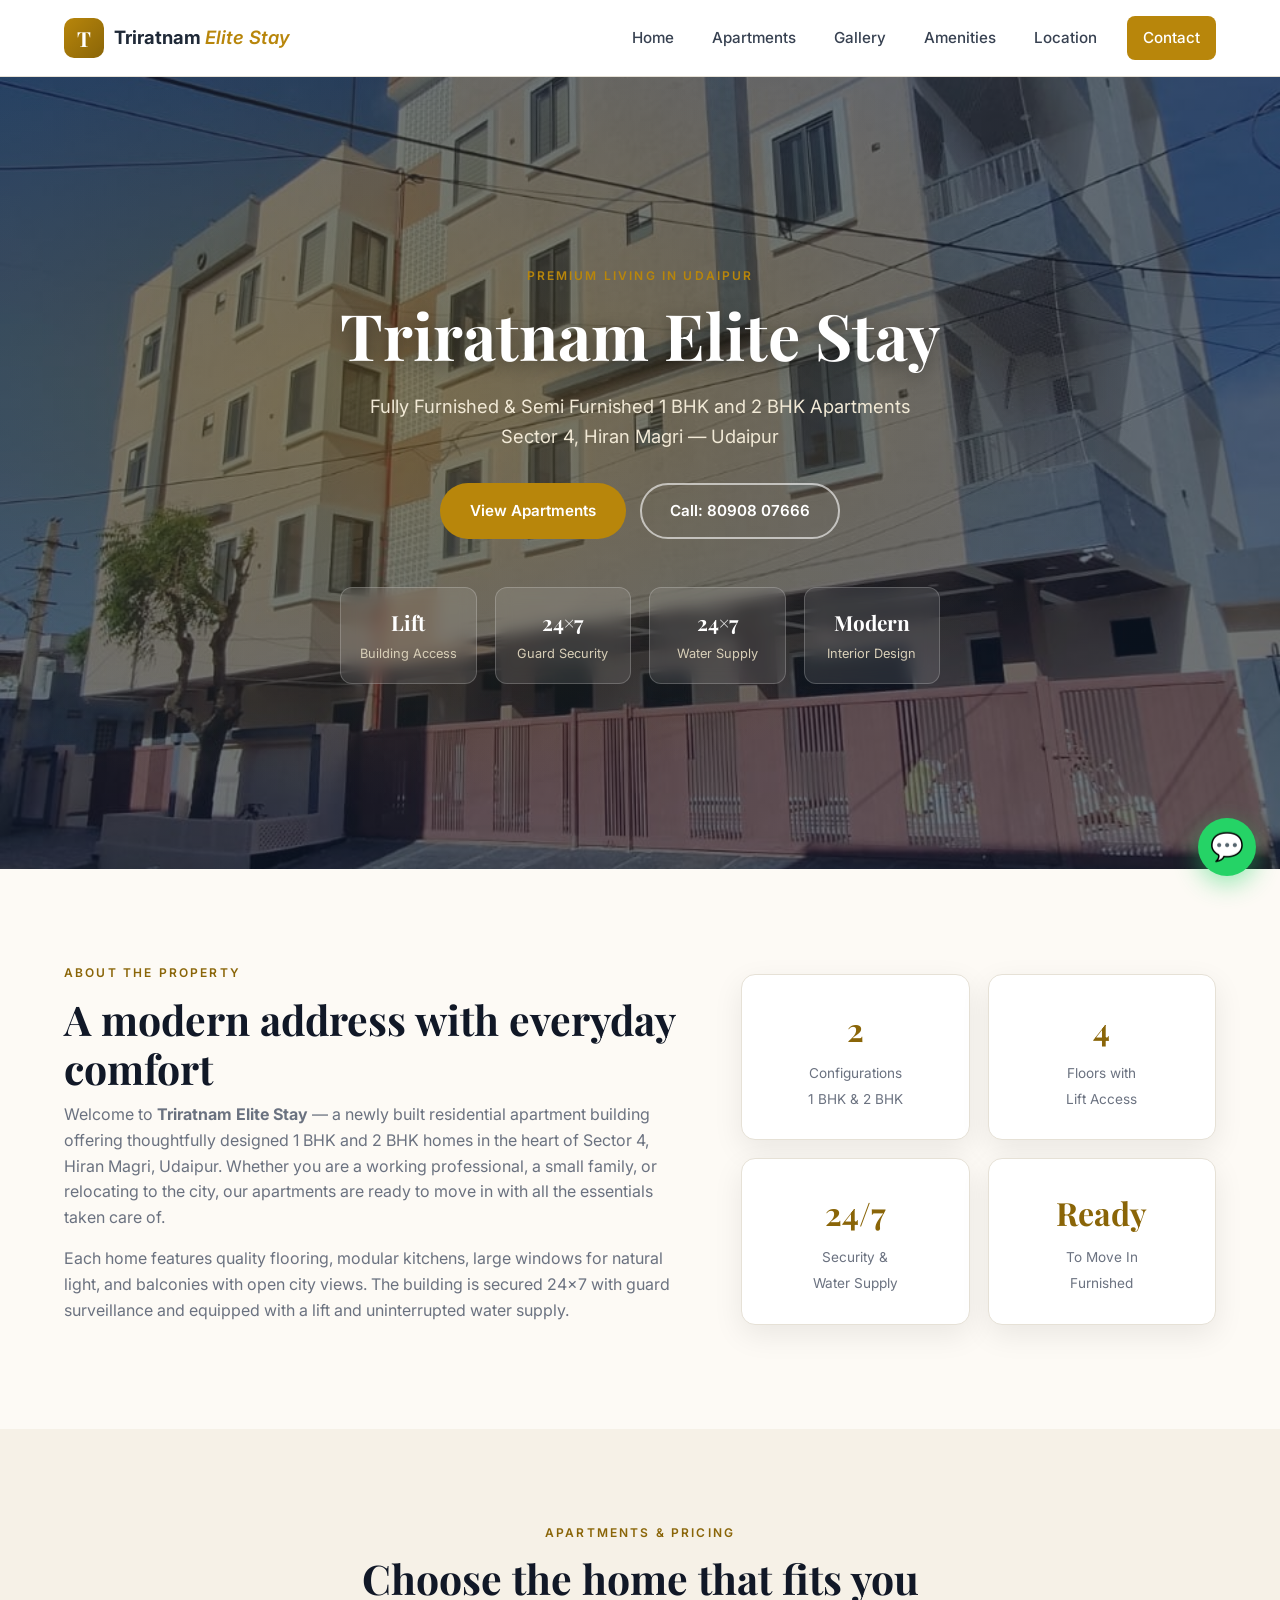
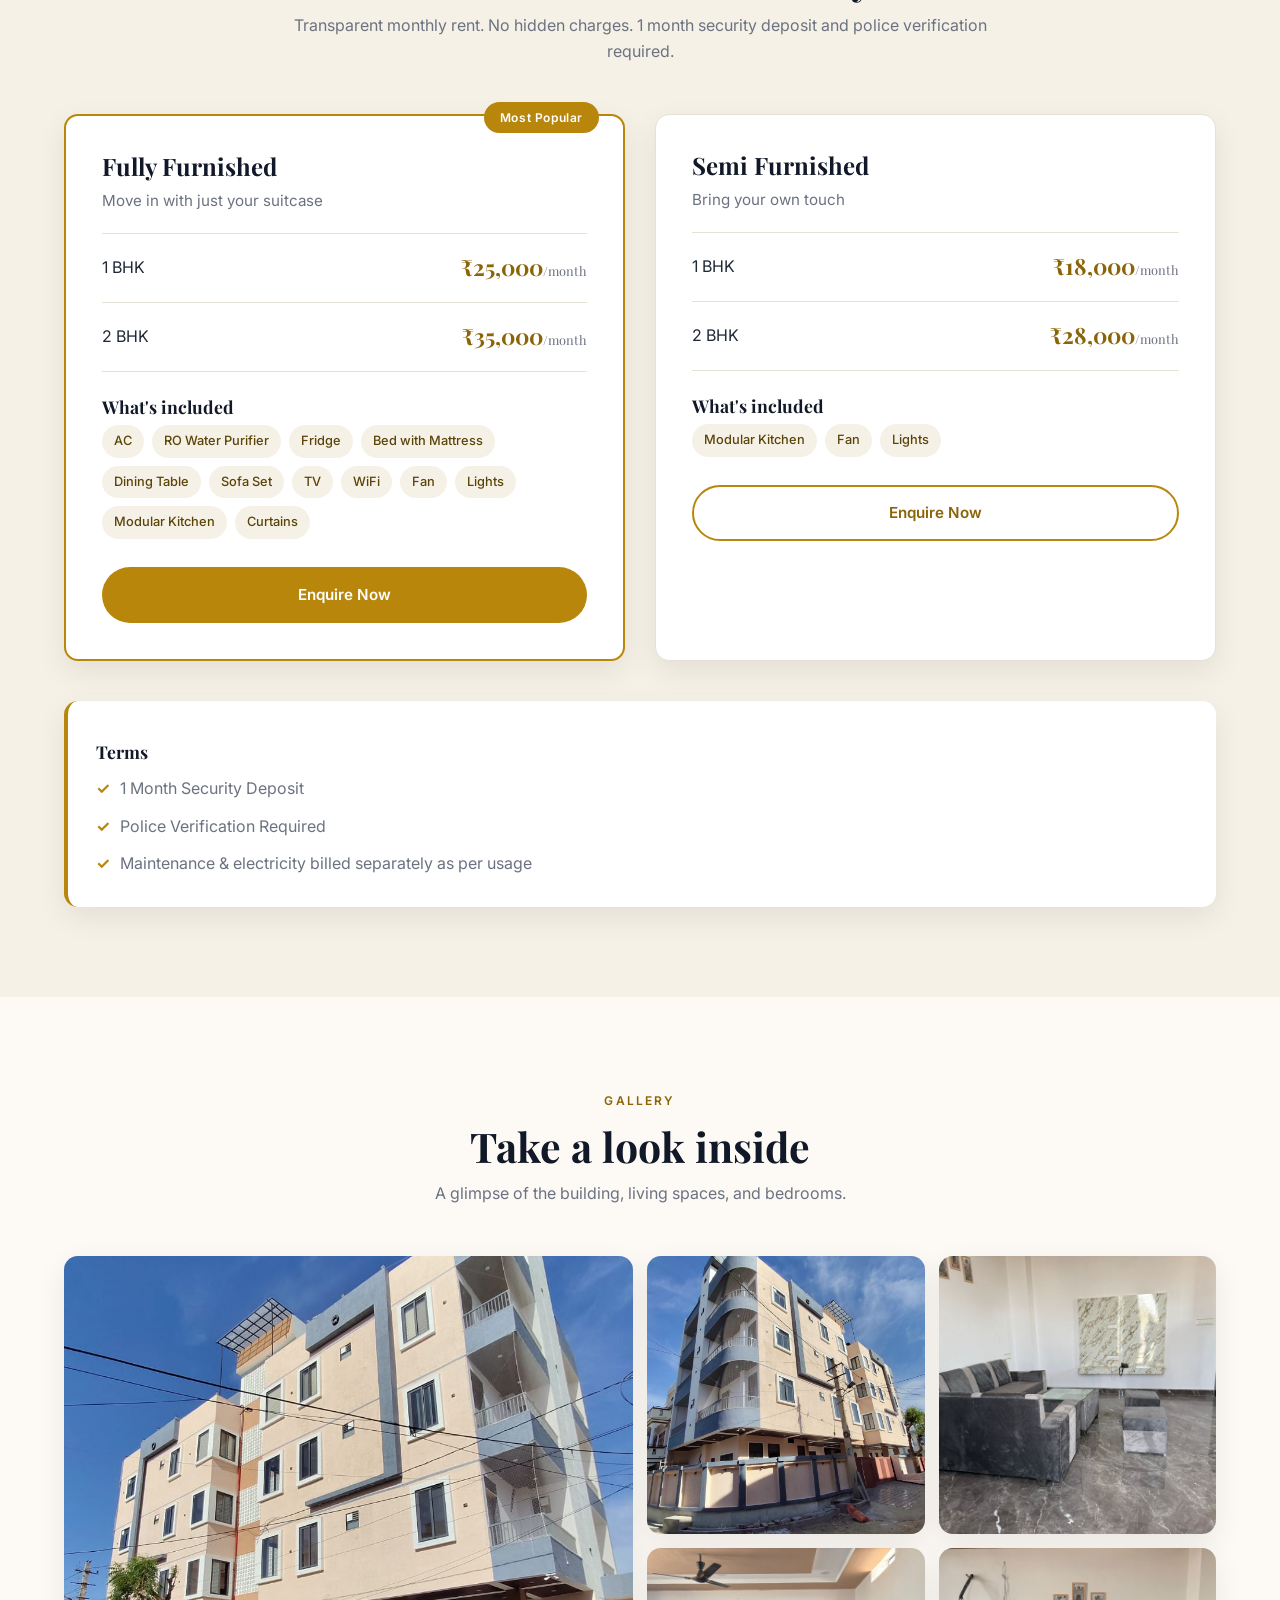
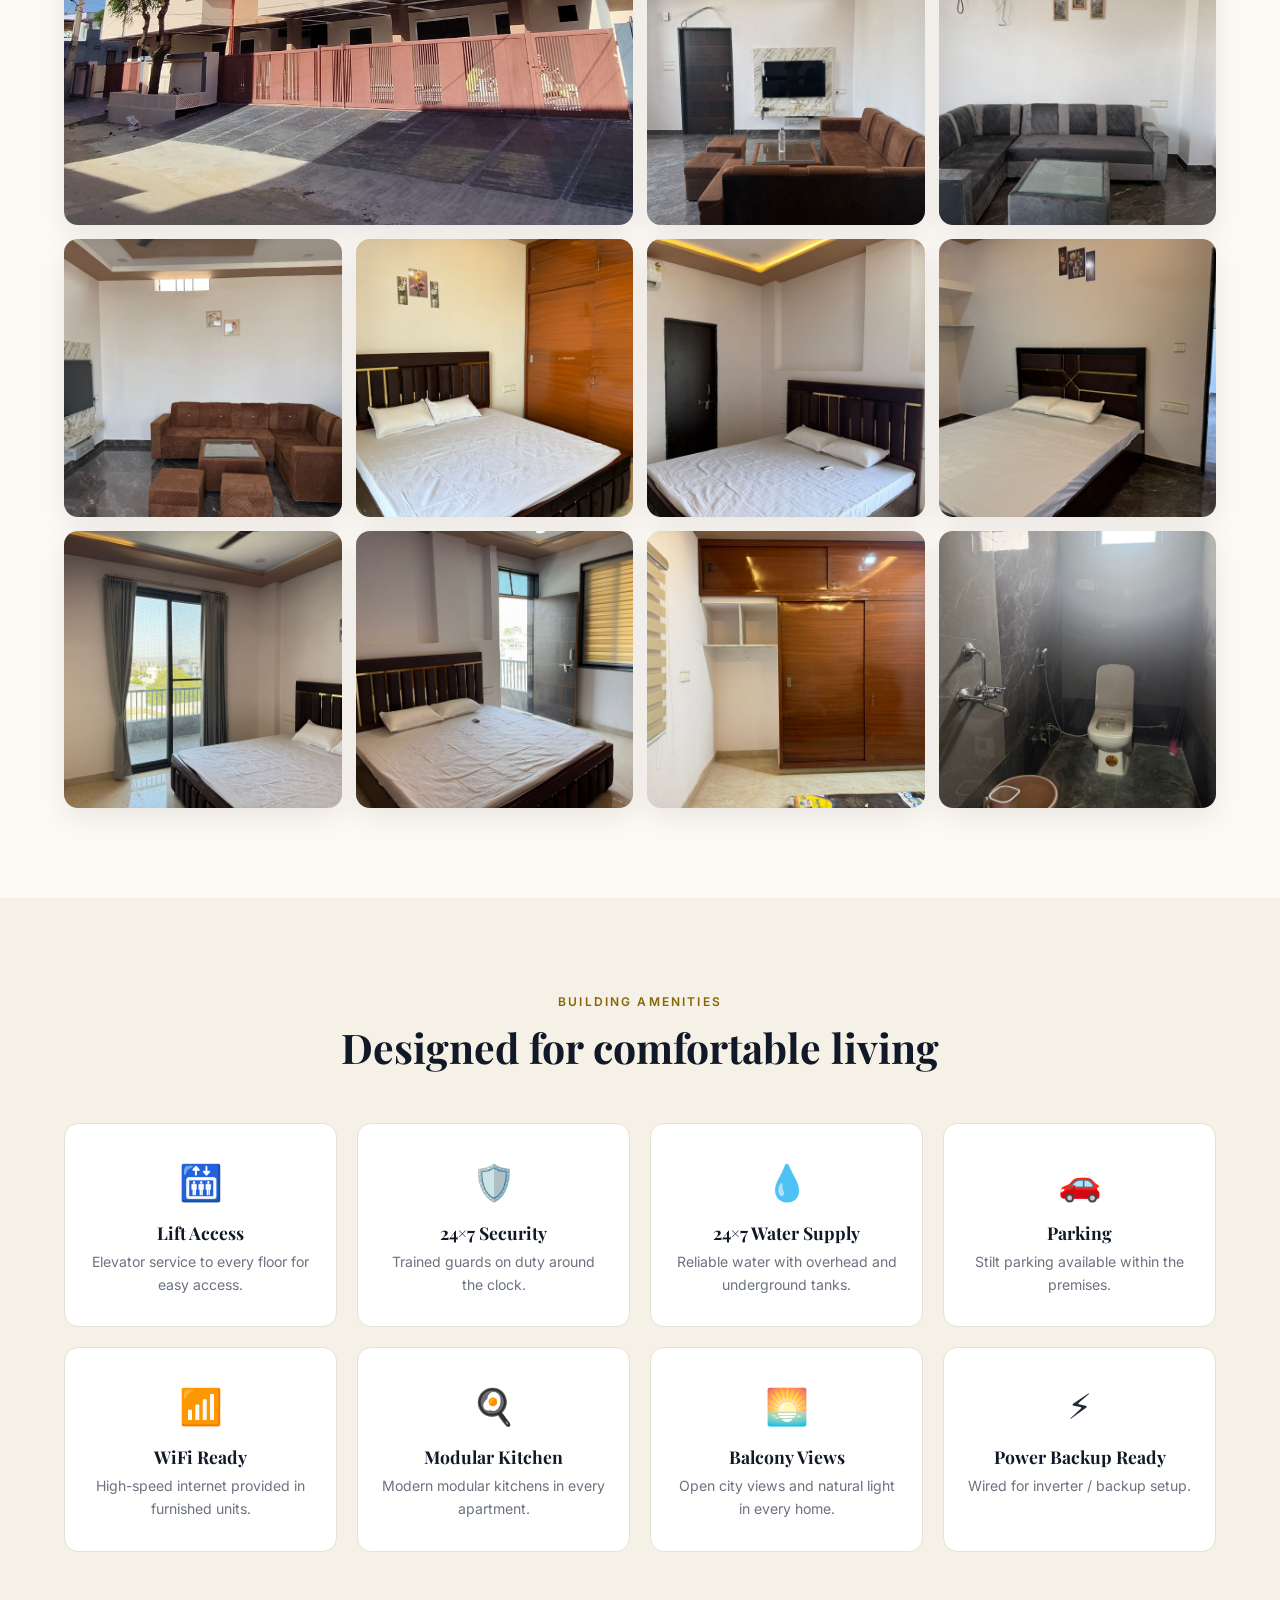
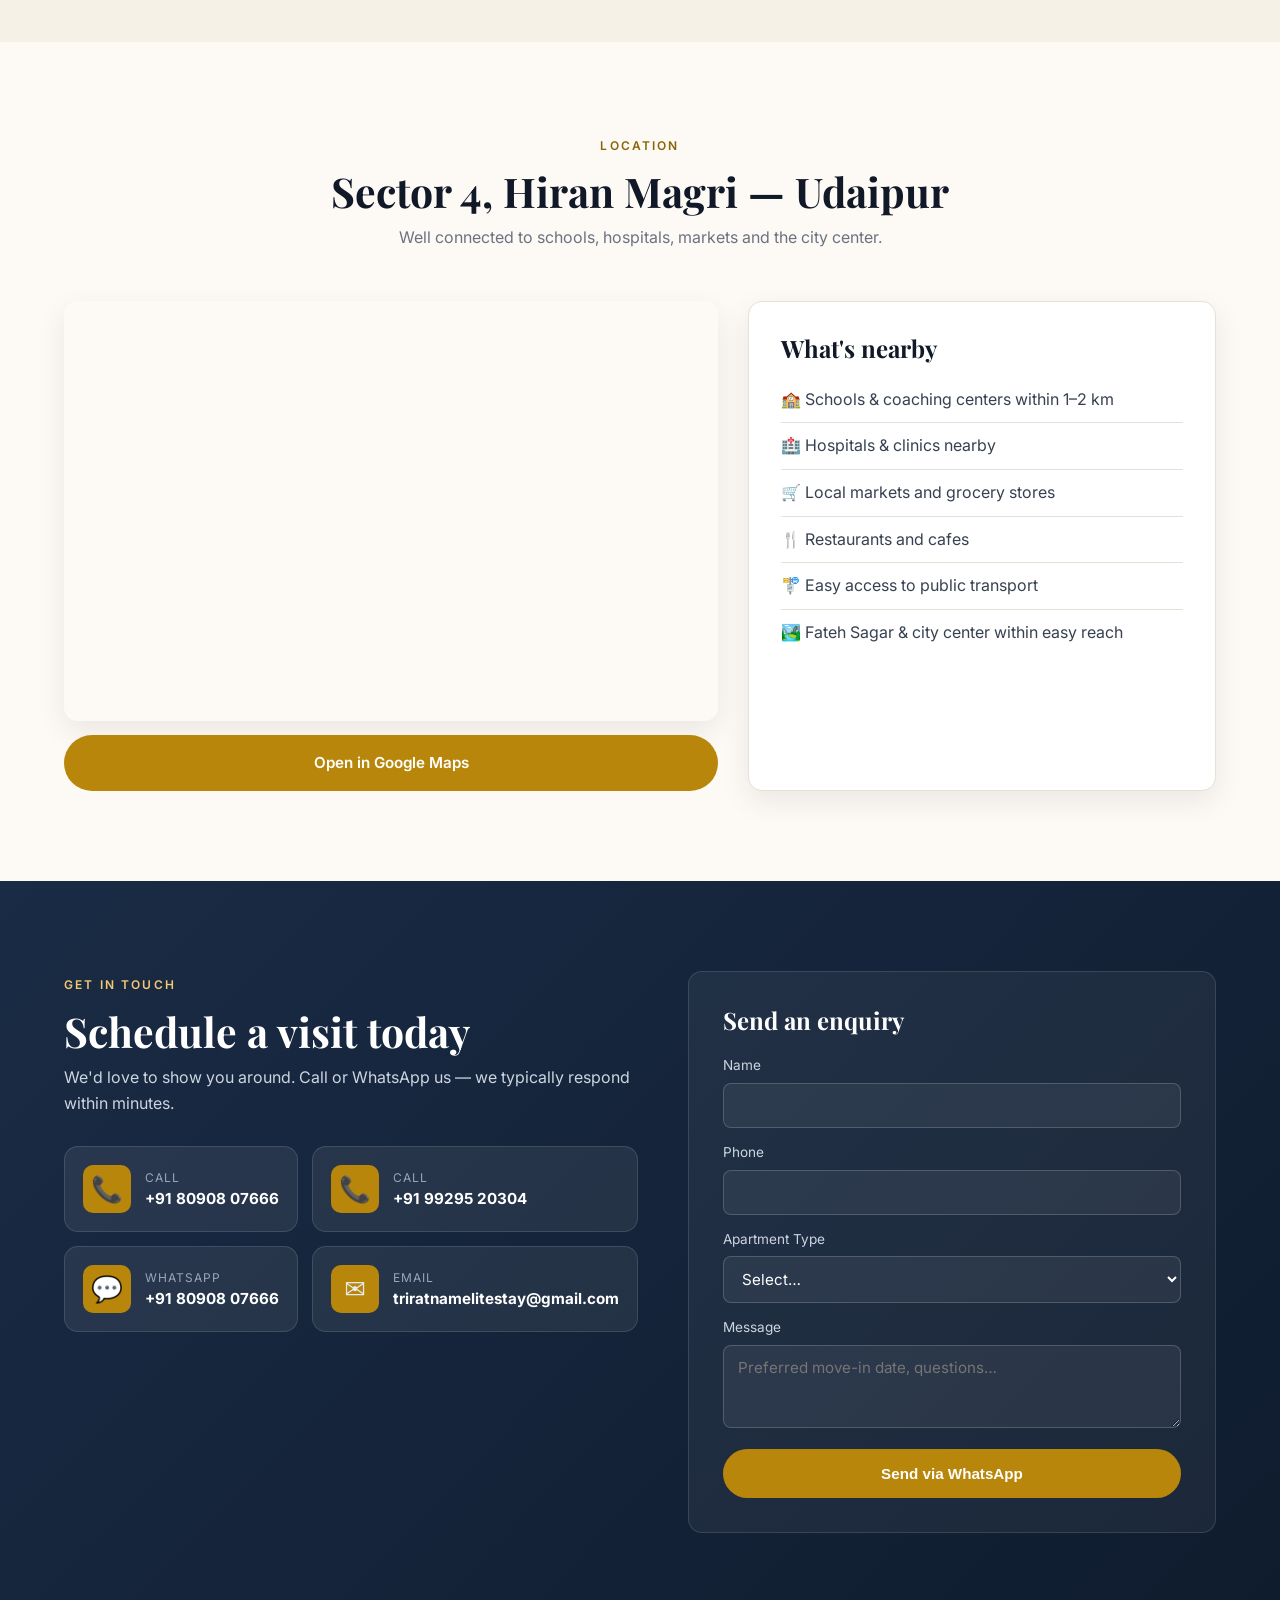
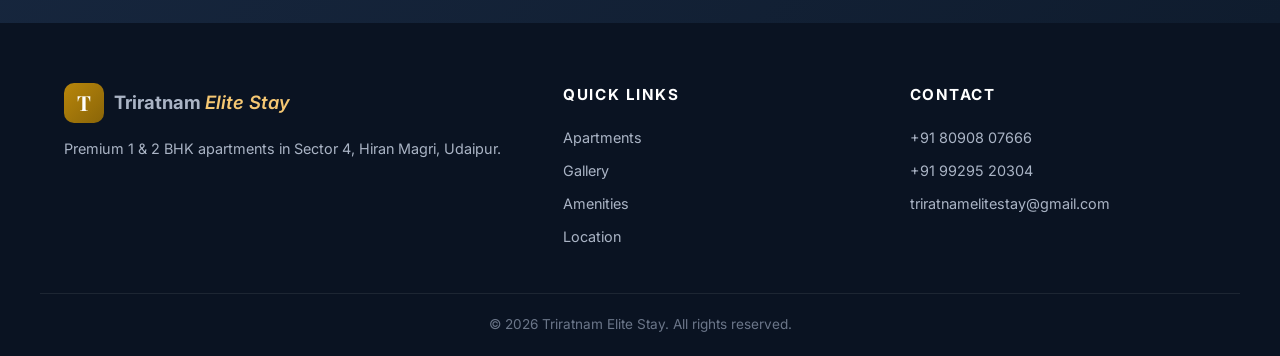
==== index.html @ e96d5db0 "Add files via upload" ====
<!DOCTYPE html>
<html lang="en">
<head>
  <meta charset="UTF-8" />
  <meta name="viewport" content="width=device-width, initial-scale=1.0" />
  <title>Triratnam Elite Stay — Premium 1 & 2 BHK Apartments | Hiran Magri, Udaipur</title>
  <meta name="description" content="Triratnam Elite Stay offers fully furnished and semi furnished 1 BHK and 2 BHK apartments in Sector 4, Hiran Magri, Udaipur. Modern design, lift, 24x7 security and water supply." />
  <meta name="keywords" content="Triratnam Elite Stay, apartments Udaipur, 1 BHK Hiran Magri, 2 BHK Sector 4, furnished flat Udaipur, rent apartment Udaipur" />

  <!-- Open Graph -->
  <meta property="og:title" content="Triratnam Elite Stay — Premium 1 & 2 BHK Apartments" />
  <meta property="og:description" content="Fully furnished and semi furnished apartments in Sector 4, Hiran Magri, Udaipur." />
  <meta property="og:type" content="website" />
  <meta property="og:image" content="images/exterior-1.jpeg" />

  <link rel="preconnect" href="https://fonts.googleapis.com" />
  <link rel="preconnect" href="https://fonts.gstatic.com" crossorigin />
  <link href="https://fonts.googleapis.com/css2?family=Playfair+Display:wght@600;700&family=Inter:wght@300;400;500;600;700&display=swap" rel="stylesheet" />
  <link rel="stylesheet" href="styles.css" />
</head>
<body>

  <!-- NAVBAR -->
  <header class="navbar">
    <div class="container nav-inner">
      <a href="#home" class="brand">
        <span class="brand-mark">T</span>
        <span class="brand-text">Triratnam <em>Elite Stay</em></span>
      </a>
      <nav class="nav-links" id="navLinks">
        <a href="#home">Home</a>
        <a href="#apartments">Apartments</a>
        <a href="#gallery">Gallery</a>
        <a href="#amenities">Amenities</a>
        <a href="#location">Location</a>
        <a href="#contact" class="nav-cta">Contact</a>
      </nav>
      <button class="nav-toggle" aria-label="Toggle navigation" onclick="document.getElementById('navLinks').classList.toggle('open')">
        <span></span><span></span><span></span>
      </button>
    </div>
  </header>

  <!-- HERO -->
  <section id="home" class="hero">
    <div class="hero-overlay"></div>
    <div class="container hero-content">
      <span class="eyebrow">Premium Living in Udaipur</span>
      <h1>Triratnam Elite Stay</h1>
      <p class="tagline">Fully Furnished & Semi Furnished 1 BHK and 2 BHK Apartments<br />Sector 4, Hiran Magri — Udaipur</p>
      <div class="hero-cta">
        <a href="#apartments" class="btn btn-primary">View Apartments</a>
        <a href="tel:+918090807666" class="btn btn-ghost">Call: 80908 07666</a>
      </div>
      <div class="hero-badges">
        <div><strong>Lift</strong><span>Building Access</span></div>
        <div><strong>24×7</strong><span>Guard Security</span></div>
        <div><strong>24×7</strong><span>Water Supply</span></div>
        <div><strong>Modern</strong><span>Interior Design</span></div>
      </div>
    </div>
  </section>

  <!-- ABOUT -->
  <section class="section about">
    <div class="container about-grid">
      <div>
        <span class="eyebrow dark">About the Property</span>
        <h2>A modern address with everyday comfort</h2>
        <p>Welcome to <strong>Triratnam Elite Stay</strong> — a newly built residential apartment building offering thoughtfully designed 1 BHK and 2 BHK homes in the heart of Sector 4, Hiran Magri, Udaipur. Whether you are a working professional, a small family, or relocating to the city, our apartments are ready to move in with all the essentials taken care of.</p>
        <p>Each home features quality flooring, modular kitchens, large windows for natural light, and balconies with open city views. The building is secured 24×7 with guard surveillance and equipped with a lift and uninterrupted water supply.</p>
      </div>
      <div class="about-stats">
        <div class="stat"><strong>2</strong><span>Configurations<br/>1 BHK & 2 BHK</span></div>
        <div class="stat"><strong>4</strong><span>Floors with<br/>Lift Access</span></div>
        <div class="stat"><strong>24/7</strong><span>Security &<br/>Water Supply</span></div>
        <div class="stat"><strong>Ready</strong><span>To Move In<br/>Furnished</span></div>
      </div>
    </div>
  </section>

  <!-- APARTMENTS / PRICING -->
  <section id="apartments" class="section section-alt">
    <div class="container">
      <div class="section-head">
        <span class="eyebrow dark">Apartments & Pricing</span>
        <h2>Choose the home that fits you</h2>
        <p>Transparent monthly rent. No hidden charges. 1 month security deposit and police verification required.</p>
      </div>

      <div class="pricing-grid">
        <!-- Fully Furnished -->
        <div class="price-card featured">
          <div class="price-tag">Most Popular</div>
          <h3>Fully Furnished</h3>
          <p class="price-sub">Move in with just your suitcase</p>
          <ul class="price-list">
            <li><span>1 BHK</span><strong>₹25,000<small>/month</small></strong></li>
            <li><span>2 BHK</span><strong>₹35,000<small>/month</small></strong></li>
          </ul>
          <h4>What's included</h4>
          <div class="features">
            <span>AC</span><span>RO Water Purifier</span><span>Fridge</span>
            <span>Bed with Mattress</span><span>Dining Table</span><span>Sofa Set</span>
            <span>TV</span><span>WiFi</span><span>Fan</span><span>Lights</span>
            <span>Modular Kitchen</span><span>Curtains</span>
          </div>
          <a href="#contact" class="btn btn-primary block">Enquire Now</a>
        </div>

        <!-- Semi Furnished -->
        <div class="price-card">
          <h3>Semi Furnished</h3>
          <p class="price-sub">Bring your own touch</p>
          <ul class="price-list">
            <li><span>1 BHK</span><strong>₹18,000<small>/month</small></strong></li>
            <li><span>2 BHK</span><strong>₹28,000<small>/month</small></strong></li>
          </ul>
          <h4>What's included</h4>
          <div class="features">
            <span>Modular Kitchen</span><span>Fan</span><span>Lights</span>
          </div>
          <a href="#contact" class="btn btn-outline block">Enquire Now</a>
        </div>
      </div>

      <div class="terms-card">
        <h4>Terms</h4>
        <ul>
          <li>1 Month Security Deposit</li>
          <li>Police Verification Required</li>
          <li>Maintenance & electricity billed separately as per usage</li>
        </ul>
      </div>
    </div>
  </section>

  <!-- GALLERY -->
  <section id="gallery" class="section">
    <div class="container">
      <div class="section-head">
        <span class="eyebrow dark">Gallery</span>
        <h2>Take a look inside</h2>
        <p>A glimpse of the building, living spaces, and bedrooms.</p>
      </div>

      <div class="gallery">
        <a class="g-item g-large" href="images/exterior-1.jpeg" data-caption="Building Exterior"><img src="images/exterior-1.jpeg" alt="Triratnam Elite Stay building exterior" loading="lazy" /></a>
        <a class="g-item" href="images/exterior-2.jpeg" data-caption="Front Entry & Parking"><img src="images/exterior-2.jpeg" alt="Front entrance and parking" loading="lazy" /></a>
        <a class="g-item" href="images/living-1.jpeg" data-caption="Furnished Living Room"><img src="images/living-1.jpeg" alt="Fully furnished living room with sofa and TV" loading="lazy" /></a>
        <a class="g-item" href="images/living-2.jpeg" data-caption="Living & Dining"><img src="images/living-2.jpeg" alt="Living and dining area" loading="lazy" /></a>
        <a class="g-item" href="images/living-3.jpeg" data-caption="Spacious Lounge"><img src="images/living-3.jpeg" alt="Spacious lounge with seating" loading="lazy" /></a>
        <a class="g-item" href="images/living-4.jpeg" data-caption="Lounge with TV"><img src="images/living-4.jpeg" alt="Lounge with mounted TV and fan" loading="lazy" /></a>
        <a class="g-item" href="images/bedroom-1.jpeg" data-caption="Master Bedroom"><img src="images/bedroom-1.jpeg" alt="Master bedroom with king bed" loading="lazy" /></a>
        <a class="g-item" href="images/bedroom-2.jpeg" data-caption="AC Bedroom"><img src="images/bedroom-2.jpeg" alt="Air conditioned bedroom" loading="lazy" /></a>
        <a class="g-item" href="images/bedroom-3.jpeg" data-caption="Bedroom with Balcony"><img src="images/bedroom-3.jpeg" alt="Bedroom with balcony view" loading="lazy" /></a>
        <a class="g-item" href="images/bedroom-4.jpeg" data-caption="Bedroom"><img src="images/bedroom-4.jpeg" alt="Bedroom with wardrobe" loading="lazy" /></a>
        <a class="g-item" href="images/bedroom-5.jpeg" data-caption="Bedroom"><img src="images/bedroom-5.jpeg" alt="Bedroom with curtains" loading="lazy" /></a>
        <a class="g-item" href="images/wardrobe-1.jpeg" data-caption="Built-in Wardrobe"><img src="images/wardrobe-1.jpeg" alt="Built in wooden wardrobe" loading="lazy" /></a>
        <a class="g-item" href="images/bathroom-1.jpeg" data-caption="Modern Bathroom"><img src="images/bathroom-1.jpeg" alt="Modern bathroom with fittings" loading="lazy" /></a>
      </div>
    </div>
  </section>

  <!-- LIGHTBOX -->
  <div class="lightbox" id="lightbox" onclick="closeLightbox(event)">
    <span class="lb-close" onclick="closeLightbox(event)">&times;</span>
    <img id="lbImg" src="" alt="" />
    <div class="lb-caption" id="lbCap"></div>
  </div>

  <!-- AMENITIES -->
  <section id="amenities" class="section section-alt">
    <div class="container">
      <div class="section-head">
        <span class="eyebrow dark">Building Amenities</span>
        <h2>Designed for comfortable living</h2>
      </div>
      <div class="amenities-grid">
        <div class="amenity"><div class="icon">🛗</div><h4>Lift Access</h4><p>Elevator service to every floor for easy access.</p></div>
        <div class="amenity"><div class="icon">🛡️</div><h4>24×7 Security</h4><p>Trained guards on duty around the clock.</p></div>
        <div class="amenity"><div class="icon">💧</div><h4>24×7 Water Supply</h4><p>Reliable water with overhead and underground tanks.</p></div>
        <div class="amenity"><div class="icon">🚗</div><h4>Parking</h4><p>Stilt parking available within the premises.</p></div>
        <div class="amenity"><div class="icon">📶</div><h4>WiFi Ready</h4><p>High-speed internet provided in furnished units.</p></div>
        <div class="amenity"><div class="icon">🍳</div><h4>Modular Kitchen</h4><p>Modern modular kitchens in every apartment.</p></div>
        <div class="amenity"><div class="icon">🌅</div><h4>Balcony Views</h4><p>Open city views and natural light in every home.</p></div>
        <div class="amenity"><div class="icon">⚡</div><h4>Power Backup Ready</h4><p>Wired for inverter / backup setup.</p></div>
      </div>
    </div>
  </section>

  <!-- LOCATION -->
  <section id="location" class="section">
    <div class="container">
      <div class="section-head">
        <span class="eyebrow dark">Location</span>
        <h2>Sector 4, Hiran Magri — Udaipur</h2>
        <p>Well connected to schools, hospitals, markets and the city center.</p>
      </div>
      <div class="location-grid">
        <div class="map-wrap">
          <iframe
            title="Triratnam Elite Stay map"
            src="https://www.google.com/maps?q=Sector+4+Hiran+Magri+Udaipur&output=embed"
            loading="lazy"
            referrerpolicy="no-referrer-when-downgrade"
            allowfullscreen></iframe>
          <a class="btn btn-primary" target="_blank" rel="noopener" href="https://maps.app.goo.gl/mYzRtKUqs2CHben49">Open in Google Maps</a>
        </div>
        <div class="nearby">
          <h3>What's nearby</h3>
          <ul>
            <li>🏫 Schools & coaching centers within 1–2 km</li>
            <li>🏥 Hospitals & clinics nearby</li>
            <li>🛒 Local markets and grocery stores</li>
            <li>🍴 Restaurants and cafes</li>
            <li>🚏 Easy access to public transport</li>
            <li>🏞️ Fateh Sagar & city center within easy reach</li>
          </ul>
        </div>
      </div>
    </div>
  </section>

  <!-- CONTACT -->
  <section id="contact" class="section section-dark">
    <div class="container contact-grid">
      <div>
        <span class="eyebrow light">Get in touch</span>
        <h2>Schedule a visit today</h2>
        <p>We'd love to show you around. Call or WhatsApp us — we typically respond within minutes.</p>

        <div class="contact-cards">
          <a class="contact-card" href="tel:+918090807666">
            <div class="cc-icon">📞</div>
            <div><small>Call</small><strong>+91 80908 07666</strong></div>
          </a>
          <a class="contact-card" href="tel:+919929520304">
            <div class="cc-icon">📞</div>
            <div><small>Call</small><strong>+91 99295 20304</strong></div>
          </a>
          <a class="contact-card" href="https://wa.me/918090807666" target="_blank" rel="noopener">
            <div class="cc-icon">💬</div>
            <div><small>WhatsApp</small><strong>+91 80908 07666</strong></div>
          </a>
          <a class="contact-card" href="mailto:triratnamelitestay@gmail.com">
            <div class="cc-icon">✉️</div>
            <div><small>Email</small><strong>triratnamelitestay@gmail.com</strong></div>
          </a>
        </div>
      </div>

      <form class="contact-form" onsubmit="sendEnquiry(event)">
        <h3>Send an enquiry</h3>
        <label>Name<input type="text" name="name" required /></label>
        <label>Phone<input type="tel" name="phone" required /></label>
        <label>Apartment Type
          <select name="type" required>
            <option value="">Select…</option>
            <option>1 BHK Fully Furnished</option>
            <option>2 BHK Fully Furnished</option>
            <option>1 BHK Semi Furnished</option>
            <option>2 BHK Semi Furnished</option>
          </select>
        </label>
        <label>Message<textarea name="message" rows="3" placeholder="Preferred move-in date, questions…"></textarea></label>
        <button class="btn btn-primary block" type="submit">Send via WhatsApp</button>
      </form>
    </div>
  </section>

  <!-- FOOTER -->
  <footer class="footer">
    <div class="container footer-inner">
      <div>
        <div class="brand light">
          <span class="brand-mark">T</span>
          <span class="brand-text">Triratnam <em>Elite Stay</em></span>
        </div>
        <p>Premium 1 & 2 BHK apartments in Sector 4, Hiran Magri, Udaipur.</p>
      </div>
      <div>
        <h5>Quick Links</h5>
        <a href="#apartments">Apartments</a>
        <a href="#gallery">Gallery</a>
        <a href="#amenities">Amenities</a>
        <a href="#location">Location</a>
      </div>
      <div>
        <h5>Contact</h5>
        <a href="tel:+918090807666">+91 80908 07666</a>
        <a href="tel:+919929520304">+91 99295 20304</a>
        <a href="mailto:triratnamelitestay@gmail.com">triratnamelitestay@gmail.com</a>
      </div>
    </div>
    <div class="copyright">© <span id="yr"></span> Triratnam Elite Stay. All rights reserved.</div>
  </footer>

  <a class="whatsapp-fab" href="https://wa.me/918090807666" target="_blank" rel="noopener" aria-label="Chat on WhatsApp">💬</a>

  <script src="script.js"></script>
</body>
</html>
---- styles.css ----
/* ===== Triratnam Elite Stay — Stylesheet ===== */
:root{
  --primary:#b8860b;       /* warm gold */
  --primary-dark:#8a6508;
  --accent:#1f3a5f;        /* deep blue */
  --bg:#fdfaf5;
  --surface:#ffffff;
  --text:#1f2937;
  --muted:#6b7280;
  --line:#e6e1d6;
  --shadow:0 10px 30px rgba(0,0,0,.08);
  --radius:14px;
}

*{box-sizing:border-box;margin:0;padding:0}
html{scroll-behavior:smooth}
body{
  font-family:'Inter',system-ui,-apple-system,Segoe UI,Roboto,sans-serif;
  color:var(--text);background:var(--bg);line-height:1.6;-webkit-font-smoothing:antialiased;
}
img{max-width:100%;display:block}
a{color:inherit;text-decoration:none}
.container{max-width:1200px;margin:0 auto;padding:0 24px}

h1,h2,h3,h4{font-family:'Playfair Display',Georgia,serif;font-weight:700;line-height:1.2;color:#111827}
h1{font-size:clamp(2.4rem,5vw,4rem)}
h2{font-size:clamp(1.8rem,3.2vw,2.6rem);margin-bottom:.6rem}
h3{font-size:1.5rem;margin-bottom:.5rem}
h4{font-size:1.1rem;margin:1rem 0 .5rem}

.eyebrow{display:inline-block;letter-spacing:.18em;text-transform:uppercase;font-size:.75rem;font-weight:600;color:var(--primary);margin-bottom:.75rem}
.eyebrow.dark{color:var(--primary-dark)}
.eyebrow.light{color:#f6c873}

.section{padding:90px 0}
.section-alt{background:#f6f1e7}
.section-dark{background:linear-gradient(135deg,#1a2b45,#0f1c2e);color:#e7eaf0}
.section-dark h2,.section-dark h3{color:#fff}
.section-head{text-align:center;max-width:720px;margin:0 auto 50px}
.section-head p{color:var(--muted)}

/* ===== Buttons ===== */
.btn{
  display:inline-block;padding:14px 28px;border-radius:50px;font-weight:600;font-size:.95rem;
  transition:all .25s ease;border:2px solid transparent;cursor:pointer;text-align:center;
}
.btn-primary{background:var(--primary);color:#fff}
.btn-primary:hover{background:var(--primary-dark);transform:translateY(-2px);box-shadow:0 8px 20px rgba(184,134,11,.35)}
.btn-ghost{background:transparent;color:#fff;border-color:rgba(255,255,255,.6)}
.btn-ghost:hover{background:rgba(255,255,255,.12)}
.btn-outline{background:transparent;color:var(--primary-dark);border-color:var(--primary)}
.btn-outline:hover{background:var(--primary);color:#fff}
.btn.block{display:block;width:100%}

/* ===== Navbar ===== */
.navbar{position:sticky;top:0;z-index:50;background:rgba(255,255,255,.95);backdrop-filter:blur(10px);border-bottom:1px solid var(--line)}
.nav-inner{display:flex;align-items:center;justify-content:space-between;padding:16px 24px}
.brand{display:flex;align-items:center;gap:10px;font-weight:700;font-size:1.15rem}
.brand-mark{
  width:40px;height:40px;border-radius:10px;display:grid;place-items:center;
  background:linear-gradient(135deg,var(--primary),var(--primary-dark));color:#fff;font-family:'Playfair Display',serif;font-size:1.3rem
}
.brand-text em{font-style:italic;color:var(--primary);font-weight:600}
.brand.light .brand-text em{color:#f6c873}
.nav-links{display:flex;gap:6px;align-items:center}
.nav-links a{padding:10px 16px;border-radius:8px;font-weight:500;font-size:.95rem;color:#374151;transition:all .2s}
.nav-links a:hover{background:#f6f1e7;color:var(--primary-dark)}
.nav-links .nav-cta{background:var(--primary);color:#fff;margin-left:8px}
.nav-links .nav-cta:hover{background:var(--primary-dark);color:#fff}
.nav-toggle{display:none;background:none;border:none;flex-direction:column;gap:5px;cursor:pointer;padding:8px}
.nav-toggle span{width:26px;height:2px;background:#374151;border-radius:2px}

/* ===== Hero ===== */
.hero{
  position:relative;min-height:88vh;display:flex;align-items:center;color:#fff;
  background:linear-gradient(rgba(15,28,46,.6),rgba(15,28,46,.6)), url('images/exterior-1.jpeg') center/cover no-repeat #1a2b45;
}
.hero-overlay{position:absolute;inset:0;background:radial-gradient(ellipse at 30% 40%,rgba(184,134,11,.25),transparent 60%)}
.hero-content{position:relative;text-align:center;padding:80px 0}
.hero-content h1{color:#fff;margin-bottom:18px;text-shadow:0 4px 18px rgba(0,0,0,.4)}
.hero-content .tagline{font-size:1.15rem;color:#f1e9d6;max-width:720px;margin:0 auto 32px}
.hero-cta{display:flex;gap:14px;justify-content:center;flex-wrap:wrap;margin-bottom:48px}
.hero-badges{display:grid;grid-template-columns:repeat(4,1fr);gap:18px;max-width:780px;margin:0 auto}
.hero-badges>div{
  background:rgba(255,255,255,.1);backdrop-filter:blur(8px);border:1px solid rgba(255,255,255,.2);
  padding:18px 12px;border-radius:12px;text-align:center
}
.hero-badges strong{display:block;font-size:1.3rem;color:#fff;font-family:'Playfair Display',serif}
.hero-badges span{font-size:.8rem;color:#d8cfb8}

/* ===== About ===== */
.about-grid{display:grid;grid-template-columns:1.3fr 1fr;gap:60px;align-items:center}
.about-grid p{color:var(--muted);margin-bottom:1rem}
.about-stats{display:grid;grid-template-columns:1fr 1fr;gap:18px}
.stat{
  background:var(--surface);padding:28px 20px;border-radius:var(--radius);
  border:1px solid var(--line);text-align:center;box-shadow:var(--shadow)
}
.stat strong{display:block;font-size:2rem;color:var(--primary-dark);font-family:'Playfair Display',serif;margin-bottom:6px}
.stat span{font-size:.85rem;color:var(--muted)}

/* ===== Pricing ===== */
.pricing-grid{display:grid;grid-template-columns:repeat(2,1fr);gap:30px;margin-bottom:40px}
.price-card{
  background:var(--surface);border-radius:var(--radius);padding:36px;border:1px solid var(--line);
  box-shadow:var(--shadow);position:relative;transition:transform .25s
}
.price-card:hover{transform:translateY(-4px)}
.price-card.featured{border:2px solid var(--primary);position:relative}
.price-tag{
  position:absolute;top:-14px;right:24px;background:var(--primary);color:#fff;
  padding:6px 16px;border-radius:50px;font-size:.75rem;font-weight:600;letter-spacing:.05em
}
.price-sub{color:var(--muted);margin-bottom:20px;font-size:.95rem}
.price-list{list-style:none;border-top:1px solid var(--line);margin-bottom:24px}
.price-list li{
  display:flex;justify-content:space-between;align-items:center;padding:16px 0;
  border-bottom:1px solid var(--line)
}
.price-list strong{font-size:1.4rem;color:var(--primary-dark);font-family:'Playfair Display',serif}
.price-list small{font-size:.8rem;color:var(--muted);font-weight:400}
.features{display:flex;flex-wrap:wrap;gap:8px;margin-bottom:28px}
.features span{
  background:#f6f1e7;color:#5a4408;padding:6px 12px;border-radius:50px;font-size:.8rem;font-weight:500
}
.terms-card{
  background:var(--surface);border-left:4px solid var(--primary);padding:24px 28px;
  border-radius:var(--radius);box-shadow:var(--shadow)
}
.terms-card ul{list-style:none}
.terms-card li{padding:6px 0 6px 24px;position:relative;color:var(--muted)}
.terms-card li::before{content:"✓";position:absolute;left:0;color:var(--primary);font-weight:700}

/* ===== Gallery ===== */
.gallery{display:grid;grid-template-columns:repeat(4,1fr);gap:14px}
.g-item{
  display:block;overflow:hidden;border-radius:var(--radius);aspect-ratio:1/1;
  cursor:pointer;background:#eee;box-shadow:var(--shadow)
}
.g-item.g-large{grid-column:span 2;grid-row:span 2;aspect-ratio:1/1}
.g-item img{width:100%;height:100%;object-fit:cover;transition:transform .5s}
.g-item:hover img{transform:scale(1.06)}

.lightbox{
  display:none;position:fixed;inset:0;background:rgba(0,0,0,.92);z-index:100;
  align-items:center;justify-content:center;padding:30px;flex-direction:column
}
.lightbox.active{display:flex}
.lightbox img{max-width:90vw;max-height:80vh;border-radius:8px}
.lb-close{position:absolute;top:20px;right:30px;color:#fff;font-size:2.5rem;cursor:pointer;line-height:1}
.lb-caption{color:#fff;margin-top:18px;font-size:1rem}

/* ===== Amenities ===== */
.amenities-grid{display:grid;grid-template-columns:repeat(4,1fr);gap:20px}
.amenity{
  background:var(--surface);padding:30px 22px;border-radius:var(--radius);
  text-align:center;border:1px solid var(--line);transition:all .25s
}
.amenity:hover{transform:translateY(-4px);box-shadow:var(--shadow);border-color:var(--primary)}
.amenity .icon{font-size:2.2rem;margin-bottom:12px}
.amenity h4{margin:8px 0}
.amenity p{font-size:.88rem;color:var(--muted)}

/* ===== Location ===== */
.location-grid{display:grid;grid-template-columns:1.4fr 1fr;gap:30px;align-items:stretch}
.map-wrap{display:flex;flex-direction:column;gap:14px}
.map-wrap iframe{width:100%;height:420px;border:0;border-radius:var(--radius);box-shadow:var(--shadow)}
.nearby{background:var(--surface);padding:32px;border-radius:var(--radius);box-shadow:var(--shadow);border:1px solid var(--line)}
.nearby ul{list-style:none;margin-top:14px}
.nearby li{padding:10px 0;border-bottom:1px solid var(--line);color:#374151}
.nearby li:last-child{border-bottom:none}

/* ===== Contact ===== */
.contact-grid{display:grid;grid-template-columns:1fr 1fr;gap:50px;align-items:start}
.contact-grid p{color:#cdd5e0;margin-bottom:30px}
.contact-cards{display:grid;grid-template-columns:1fr 1fr;gap:14px}
.contact-card{
  display:flex;align-items:center;gap:14px;padding:18px;background:rgba(255,255,255,.07);
  border:1px solid rgba(255,255,255,.12);border-radius:var(--radius);transition:all .2s
}
.contact-card:hover{background:rgba(255,255,255,.12);border-color:var(--primary)}
.cc-icon{font-size:1.6rem;width:48px;height:48px;display:grid;place-items:center;background:var(--primary);border-radius:10px}
.contact-card small{display:block;color:#9aa6b9;font-size:.75rem;text-transform:uppercase;letter-spacing:.08em}
.contact-card strong{color:#fff;font-size:.95rem;white-space:nowrap}
.contact-card>div:last-child{min-width:0;overflow:hidden}
.contact-card strong{display:block;overflow:hidden;text-overflow:ellipsis}

.contact-form{
  background:rgba(255,255,255,.05);padding:34px;border-radius:var(--radius);
  border:1px solid rgba(255,255,255,.12)
}
.contact-form h3{color:#fff;margin-bottom:20px}
.contact-form label{display:block;margin-bottom:14px;font-size:.85rem;color:#cdd5e0}
.contact-form input,.contact-form select,.contact-form textarea{
  width:100%;margin-top:6px;padding:12px 14px;border-radius:8px;border:1px solid rgba(255,255,255,.18);
  background:rgba(255,255,255,.06);color:#fff;font-family:inherit;font-size:.95rem
}
.contact-form input:focus,.contact-form select:focus,.contact-form textarea:focus{outline:none;border-color:var(--primary)}
.contact-form select option{color:#111}

/* ===== Footer ===== */
.footer{background:#0a1322;color:#aab4c5;padding:60px 0 20px}
.footer-inner{display:grid;grid-template-columns:1.5fr 1fr 1fr;gap:40px;padding-bottom:40px;border-bottom:1px solid rgba(255,255,255,.08)}
.footer h5{color:#fff;font-size:.95rem;text-transform:uppercase;letter-spacing:.1em;margin-bottom:14px}
.footer a{display:block;padding:5px 0;color:#aab4c5;font-size:.9rem}
.footer a:hover{color:var(--primary)}
.footer p{font-size:.9rem;margin-top:14px}
.copyright{text-align:center;padding-top:20px;font-size:.85rem;color:#6b7689}

/* ===== Floating WhatsApp ===== */
.whatsapp-fab{
  position:fixed;bottom:24px;right:24px;width:58px;height:58px;border-radius:50%;
  background:#25D366;color:#fff;display:grid;place-items:center;font-size:1.7rem;
  box-shadow:0 8px 24px rgba(37,211,102,.45);z-index:40;transition:transform .2s
}
.whatsapp-fab:hover{transform:scale(1.1)}

/* ===== Responsive ===== */
@media (max-width:960px){
  .nav-toggle{display:flex}
  .nav-links{
    display:none;position:absolute;top:100%;left:0;right:0;background:#fff;
    flex-direction:column;padding:16px;border-bottom:1px solid var(--line);gap:0
  }
  .nav-links.open{display:flex}
  .nav-links a{padding:14px 16px;width:100%;border-radius:0}
  .about-grid,.contact-grid,.location-grid,.pricing-grid{grid-template-columns:1fr;gap:30px}
  .amenities-grid{grid-template-columns:repeat(2,1fr)}
  .gallery{grid-template-columns:repeat(2,1fr)}
  .g-item.g-large{grid-column:span 2;grid-row:span 1;aspect-ratio:16/10}
  .hero-badges{grid-template-columns:repeat(2,1fr)}
  .footer-inner{grid-template-columns:1fr;gap:24px}
  .contact-cards{grid-template-columns:1fr}
  .section{padding:60px 0}
}
@media (max-width:480px){
  .amenities-grid{grid-template-columns:1fr}
  .about-stats{grid-template-columns:1fr}
}
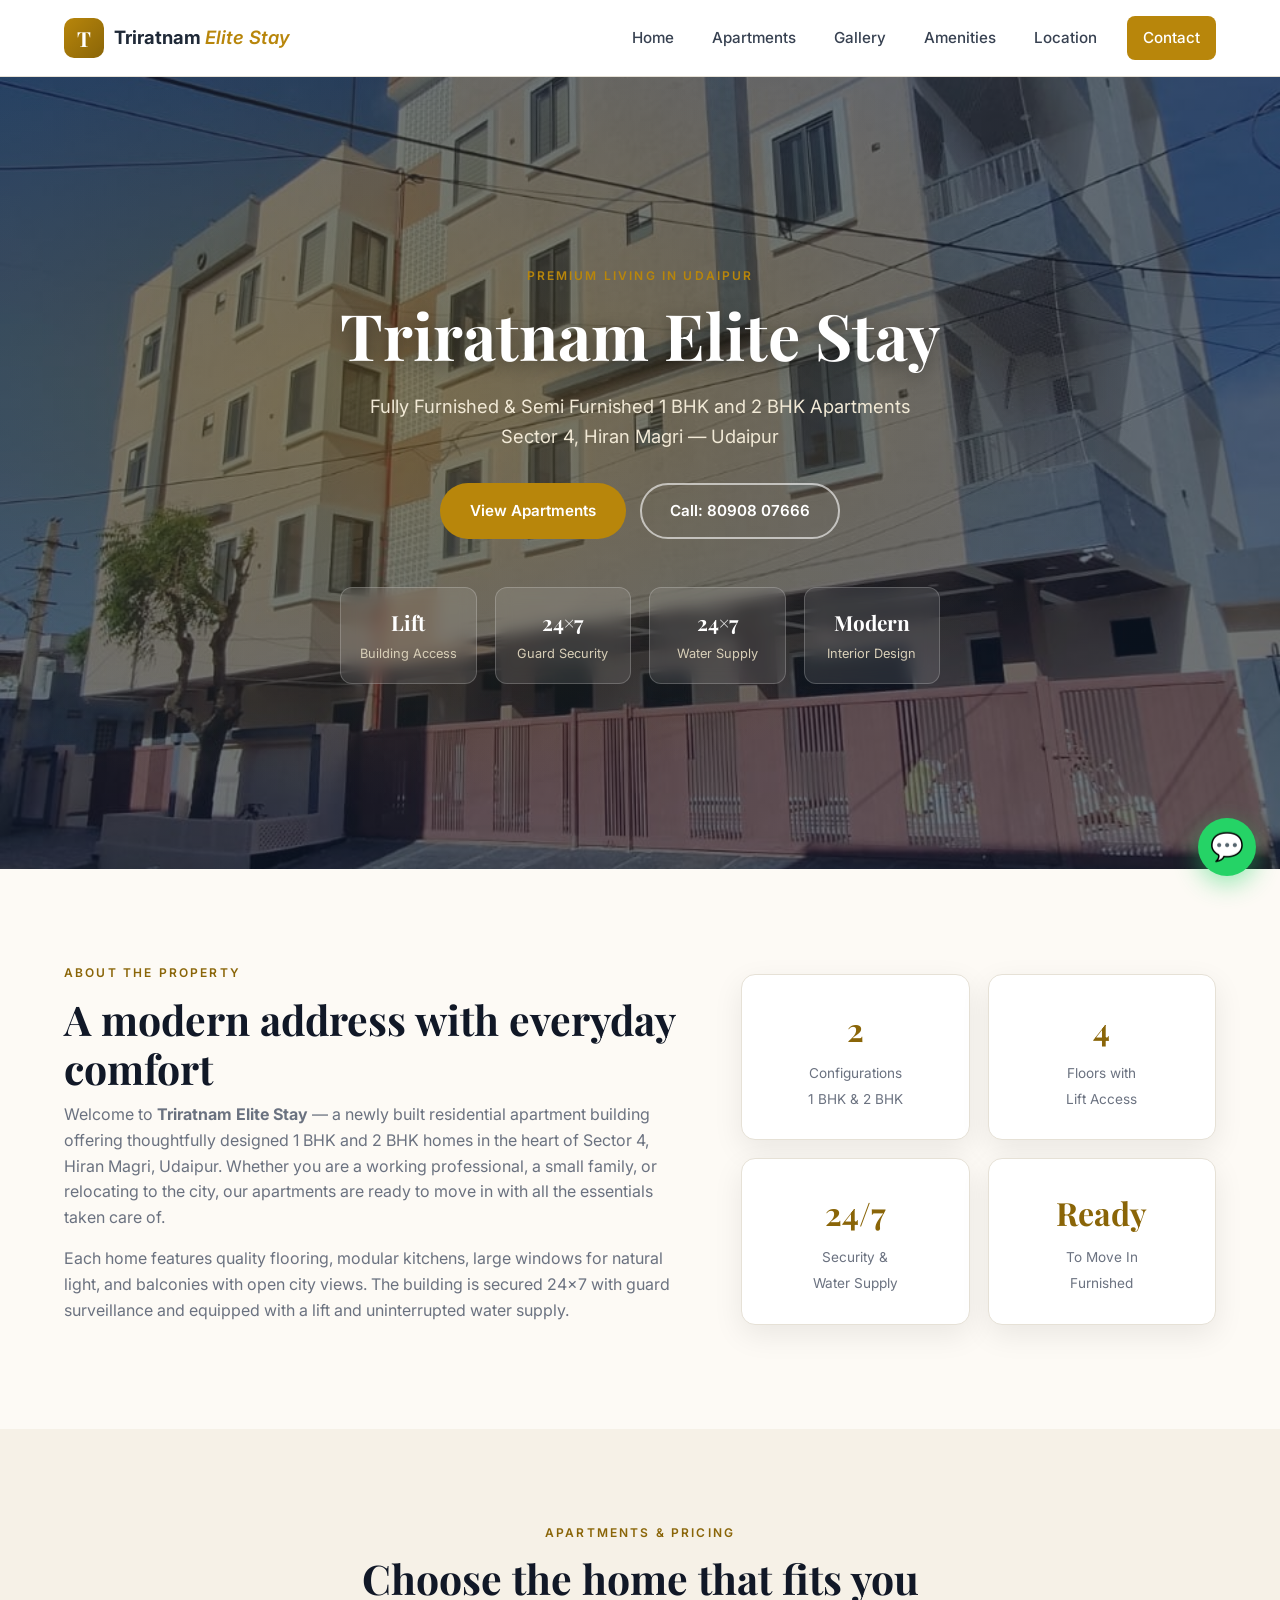
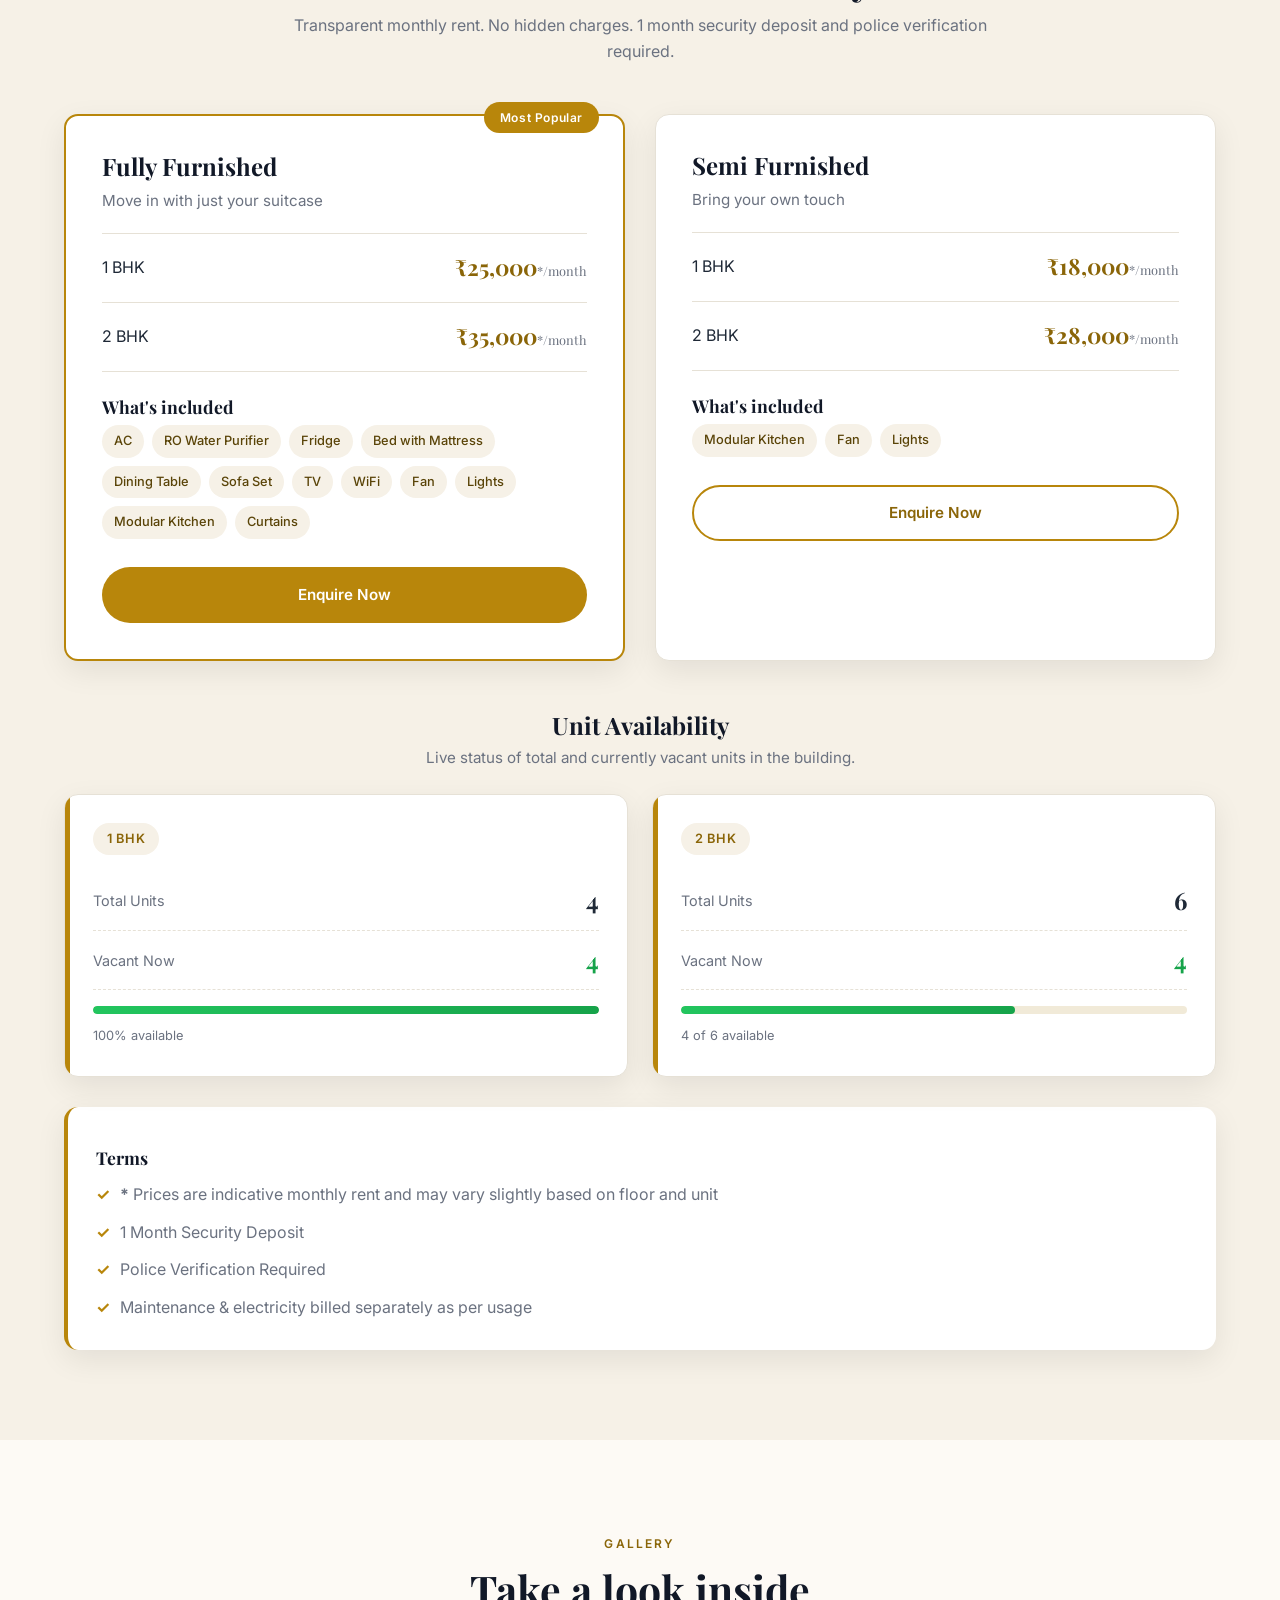
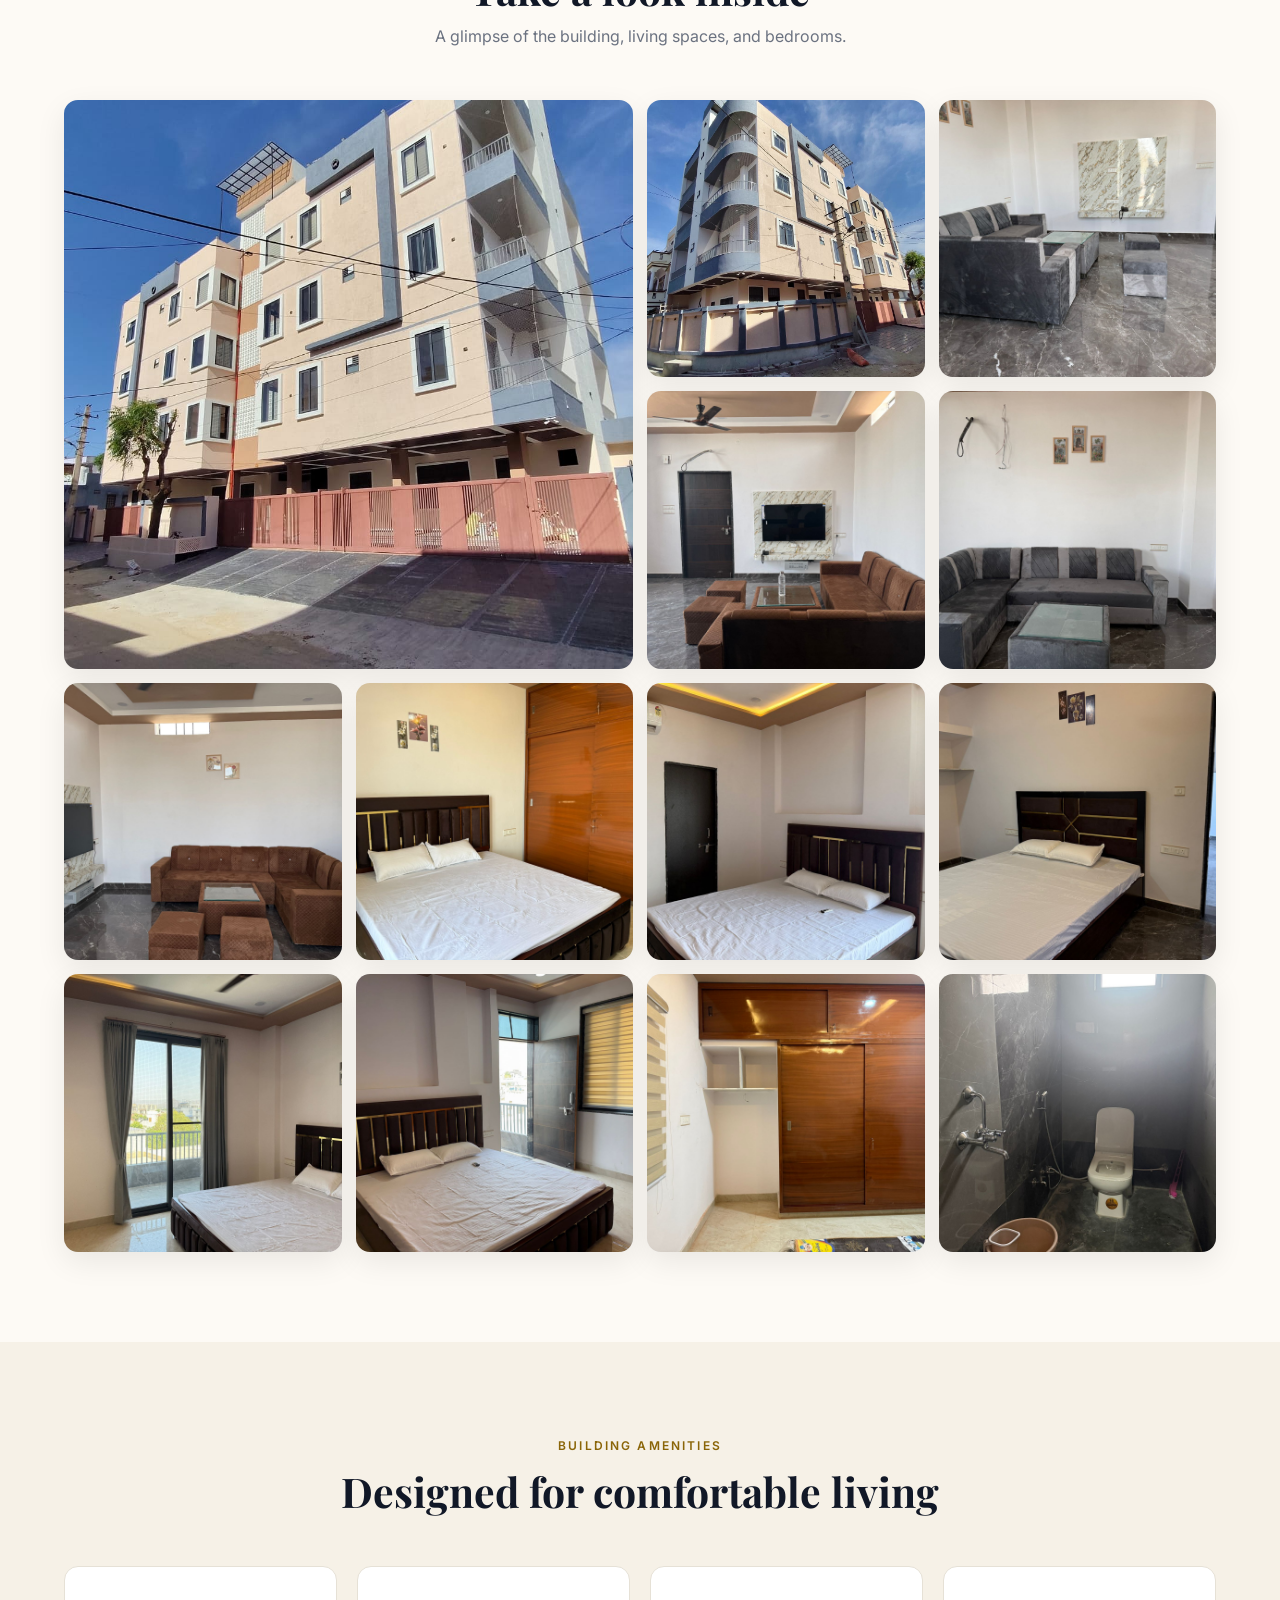
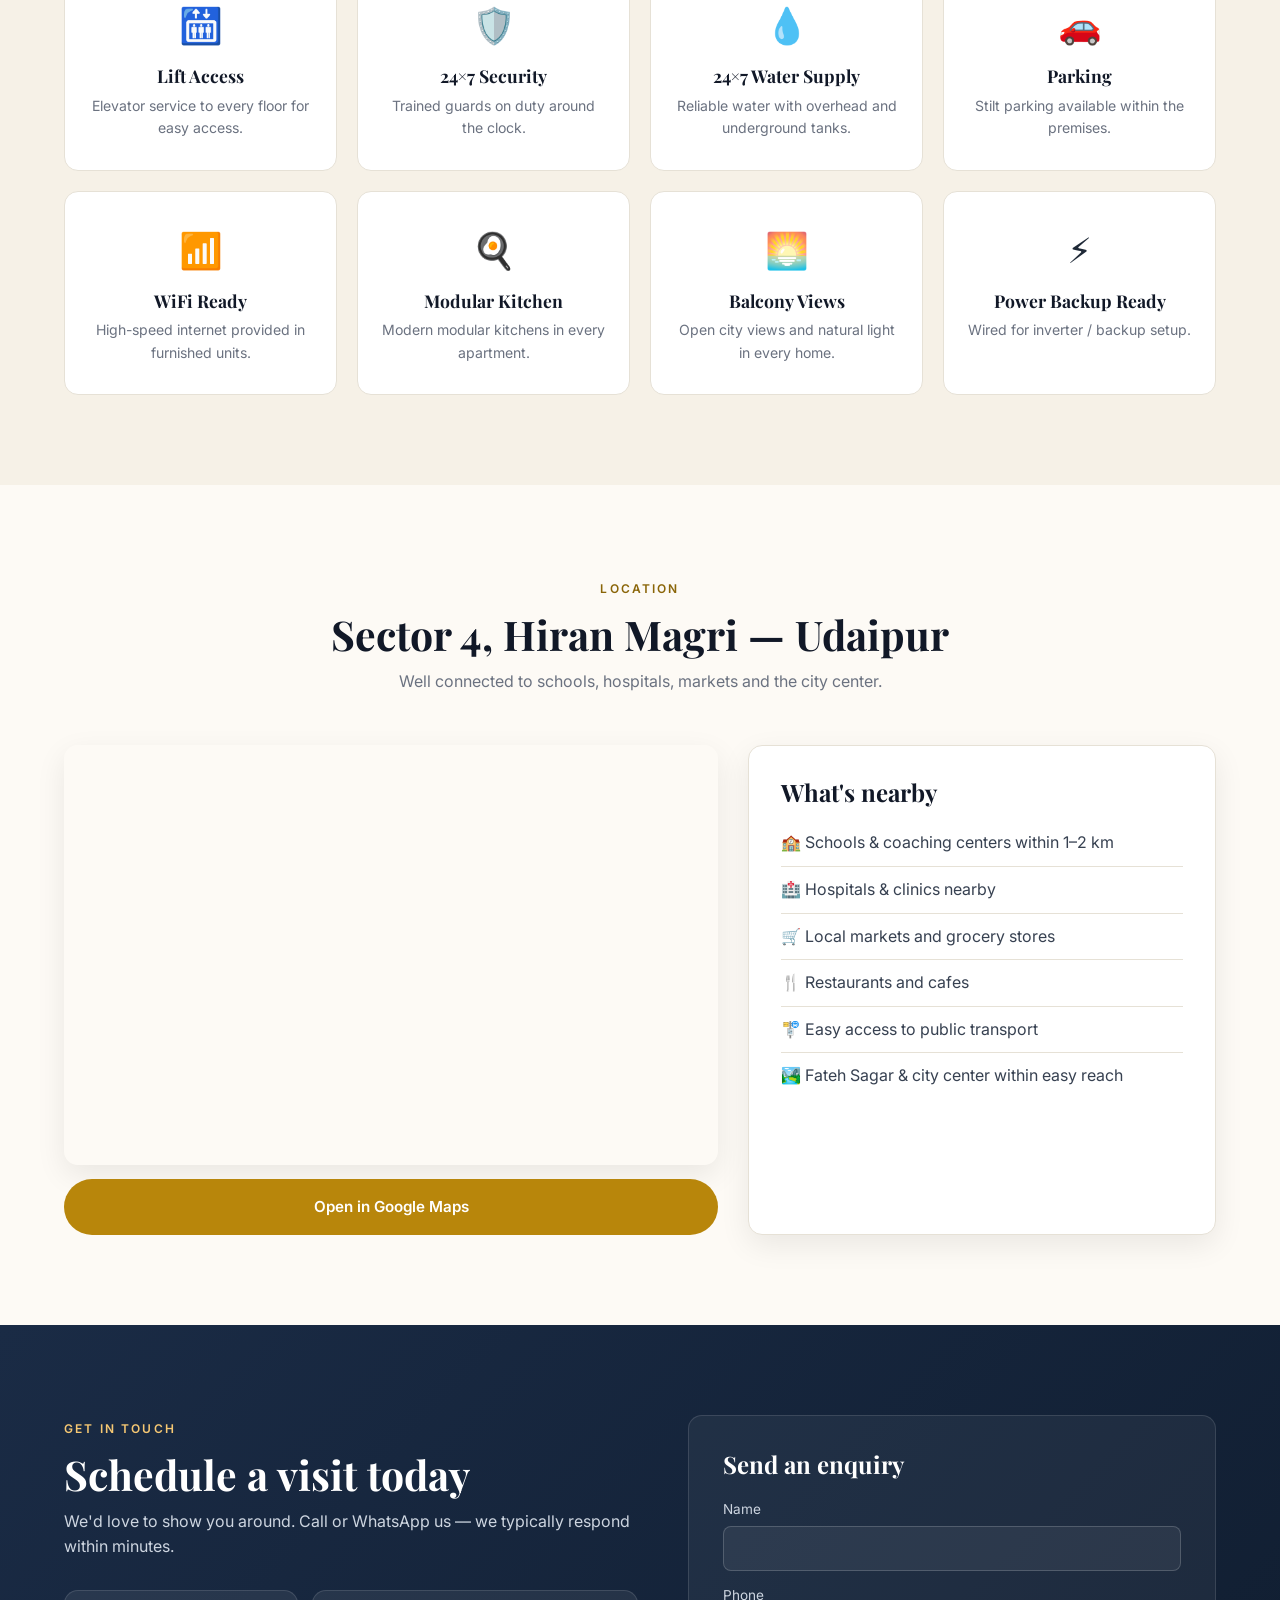
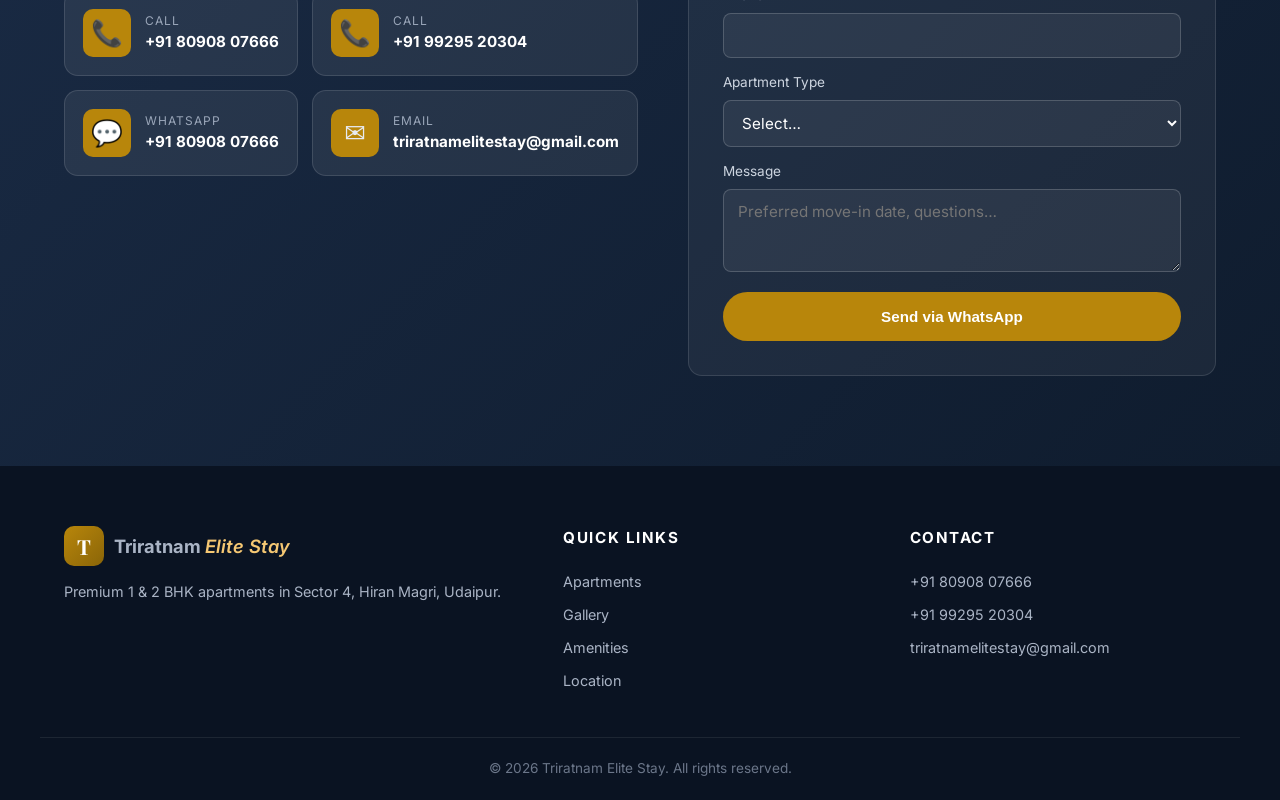
==== commit ac52c914: "Add files via upload" ====
--- a/index.html
+++ b/index.html
@@ -95,8 +95,8 @@
           <h3>Fully Furnished</h3>
           <p class="price-sub">Move in with just your suitcase</p>
           <ul class="price-list">
-            <li><span>1 BHK</span><strong>₹25,000<small>/month</small></strong></li>
-            <li><span>2 BHK</span><strong>₹35,000<small>/month</small></strong></li>
+            <li><span>1 BHK</span><strong>₹25,000<small>*/month</small></strong></li>
+            <li><span>2 BHK</span><strong>₹35,000<small>*/month</small></strong></li>
           </ul>
           <h4>What's included</h4>
           <div class="features">
@@ -113,8 +113,8 @@
           <h3>Semi Furnished</h3>
           <p class="price-sub">Bring your own touch</p>
           <ul class="price-list">
-            <li><span>1 BHK</span><strong>₹18,000<small>/month</small></strong></li>
-            <li><span>2 BHK</span><strong>₹28,000<small>/month</small></strong></li>
+            <li><span>1 BHK</span><strong>₹18,000<small>*/month</small></strong></li>
+            <li><span>2 BHK</span><strong>₹28,000<small>*/month</small></strong></li>
           </ul>
           <h4>What's included</h4>
           <div class="features">
@@ -124,9 +124,34 @@
         </div>
       </div>
 
+      <!-- Availability -->
+      <div class="availability">
+        <div class="avail-head">
+          <h3>Unit Availability</h3>
+          <p>Live status of total and currently vacant units in the building.</p>
+        </div>
+        <div class="avail-grid">
+          <div class="avail-card">
+            <div class="avail-type">1 BHK</div>
+            <div class="avail-row"><span>Total Units</span><strong>4</strong></div>
+            <div class="avail-row vacant"><span>Vacant Now</span><strong>4</strong></div>
+            <div class="avail-bar"><div style="width:100%"></div></div>
+            <small>100% available</small>
+          </div>
+          <div class="avail-card">
+            <div class="avail-type">2 BHK</div>
+            <div class="avail-row"><span>Total Units</span><strong>6</strong></div>
+            <div class="avail-row vacant"><span>Vacant Now</span><strong>4</strong></div>
+            <div class="avail-bar"><div style="width:66%"></div></div>
+            <small>4 of 6 available</small>
+          </div>
+        </div>
+      </div>
+
       <div class="terms-card">
         <h4>Terms</h4>
         <ul>
+          <li><strong>*</strong> Prices are indicative monthly rent and may vary slightly based on floor and unit</li>
           <li>1 Month Security Deposit</li>
           <li>Police Verification Required</li>
           <li>Maintenance & electricity billed separately as per usage</li>
--- a/styles.css
+++ b/styles.css
@@ -123,6 +123,38 @@
 .features span{
   background:#f6f1e7;color:#5a4408;padding:6px 12px;border-radius:50px;font-size:.8rem;font-weight:500
 }
+/* Availability */
+.availability{margin:50px 0 30px}
+.avail-head{text-align:center;margin-bottom:24px}
+.avail-head h3{margin-bottom:6px}
+.avail-head p{color:var(--muted);font-size:.95rem}
+.avail-grid{display:grid;grid-template-columns:repeat(2,1fr);gap:24px}
+.avail-card{
+  background:var(--surface);border:1px solid var(--line);border-radius:var(--radius);
+  padding:28px;box-shadow:var(--shadow);position:relative;overflow:hidden
+}
+.avail-card::before{
+  content:"";position:absolute;top:0;left:0;width:5px;height:100%;background:var(--primary)
+}
+.avail-type{
+  display:inline-block;background:#f6f1e7;color:var(--primary-dark);
+  padding:6px 14px;border-radius:50px;font-size:.8rem;font-weight:600;letter-spacing:.05em;margin-bottom:16px
+}
+.avail-row{
+  display:flex;justify-content:space-between;align-items:center;
+  padding:10px 0;border-bottom:1px dashed var(--line)
+}
+.avail-row span{color:var(--muted);font-size:.9rem}
+.avail-row strong{font-family:'Playfair Display',serif;font-size:1.5rem;color:var(--text)}
+.avail-row.vacant strong{color:#16a34a}
+.avail-bar{
+  height:8px;background:#f1ead8;border-radius:50px;margin:16px 0 8px;overflow:hidden
+}
+.avail-bar>div{
+  height:100%;background:linear-gradient(90deg,#22c55e,#16a34a);border-radius:50px
+}
+.avail-card>small{color:var(--muted);font-size:.8rem}
+
 .terms-card{
   background:var(--surface);border-left:4px solid var(--primary);padding:24px 28px;
   border-radius:var(--radius);box-shadow:var(--shadow)
@@ -224,7 +256,7 @@
   }
   .nav-links.open{display:flex}
   .nav-links a{padding:14px 16px;width:100%;border-radius:0}
-  .about-grid,.contact-grid,.location-grid,.pricing-grid{grid-template-columns:1fr;gap:30px}
+  .about-grid,.contact-grid,.location-grid,.pricing-grid,.avail-grid{grid-template-columns:1fr;gap:30px}
   .amenities-grid{grid-template-columns:repeat(2,1fr)}
   .gallery{grid-template-columns:repeat(2,1fr)}
   .g-item.g-large{grid-column:span 2;grid-row:span 1;aspect-ratio:16/10}
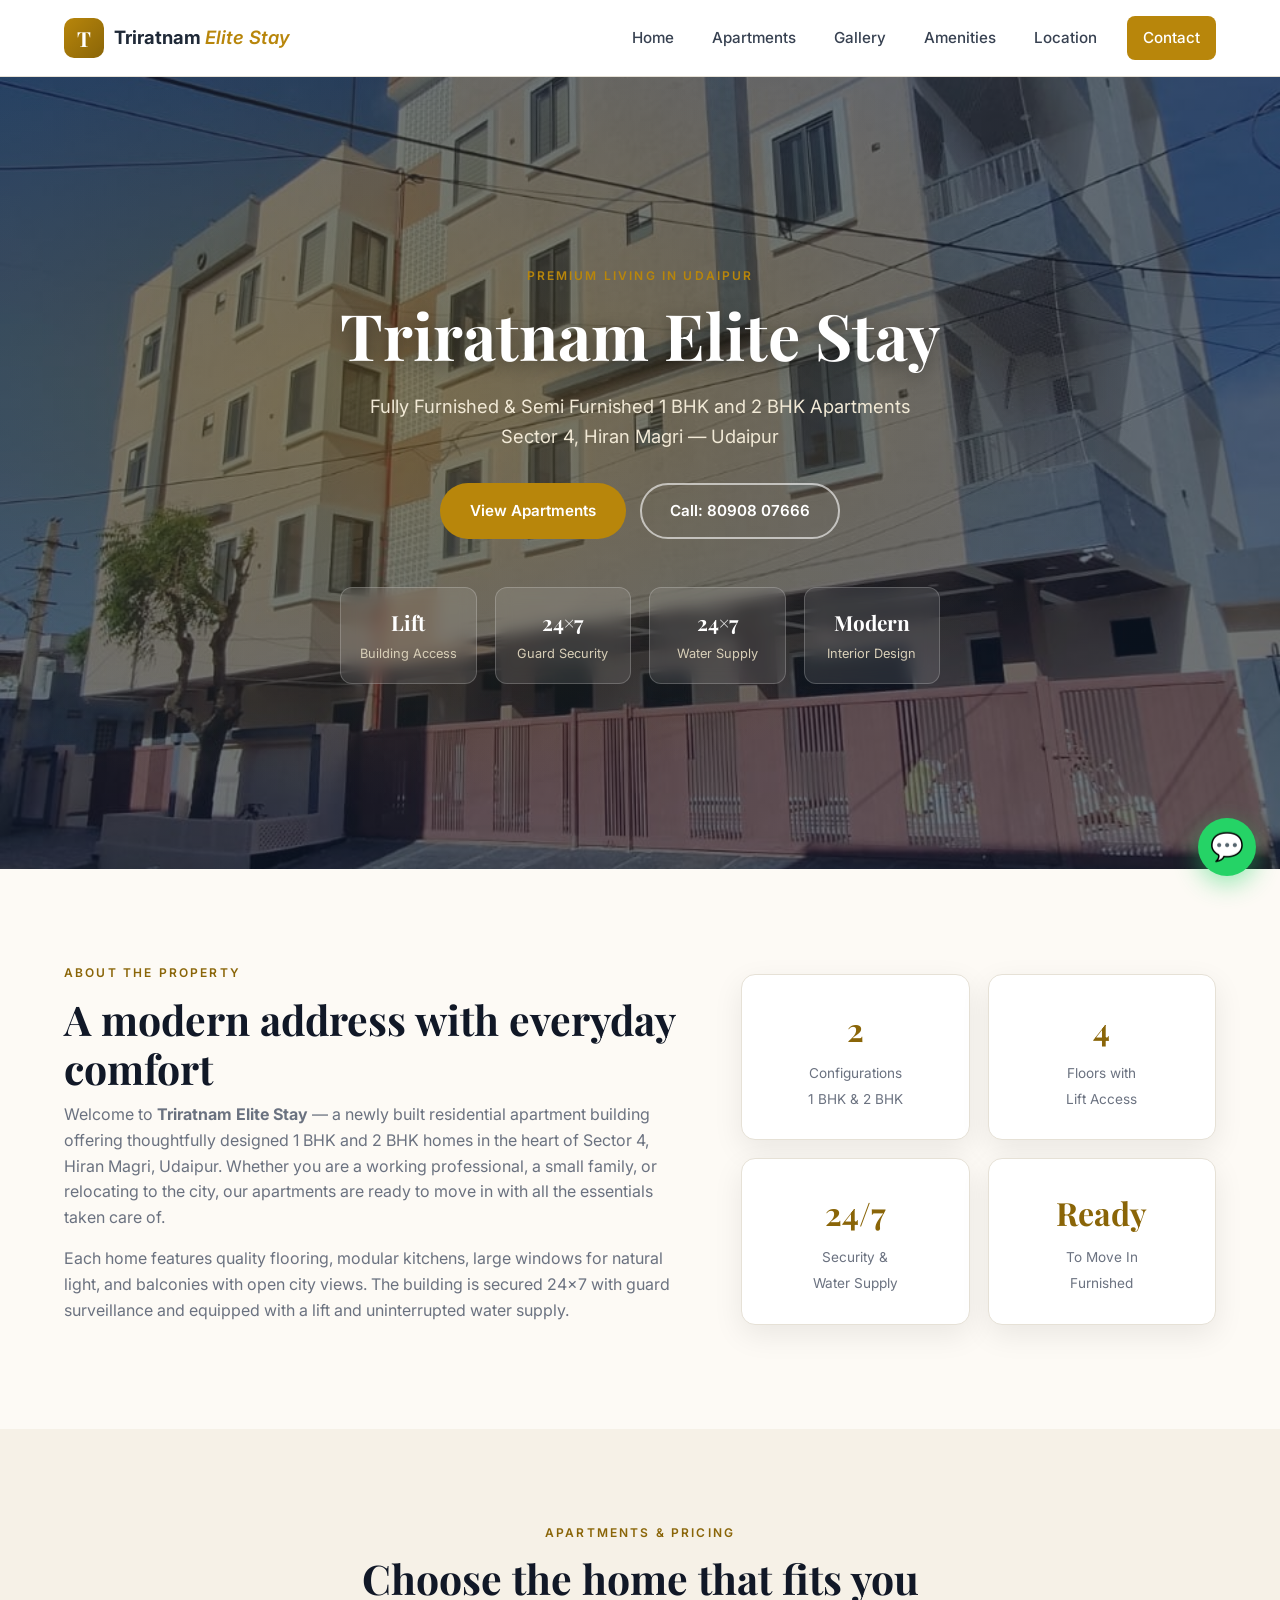
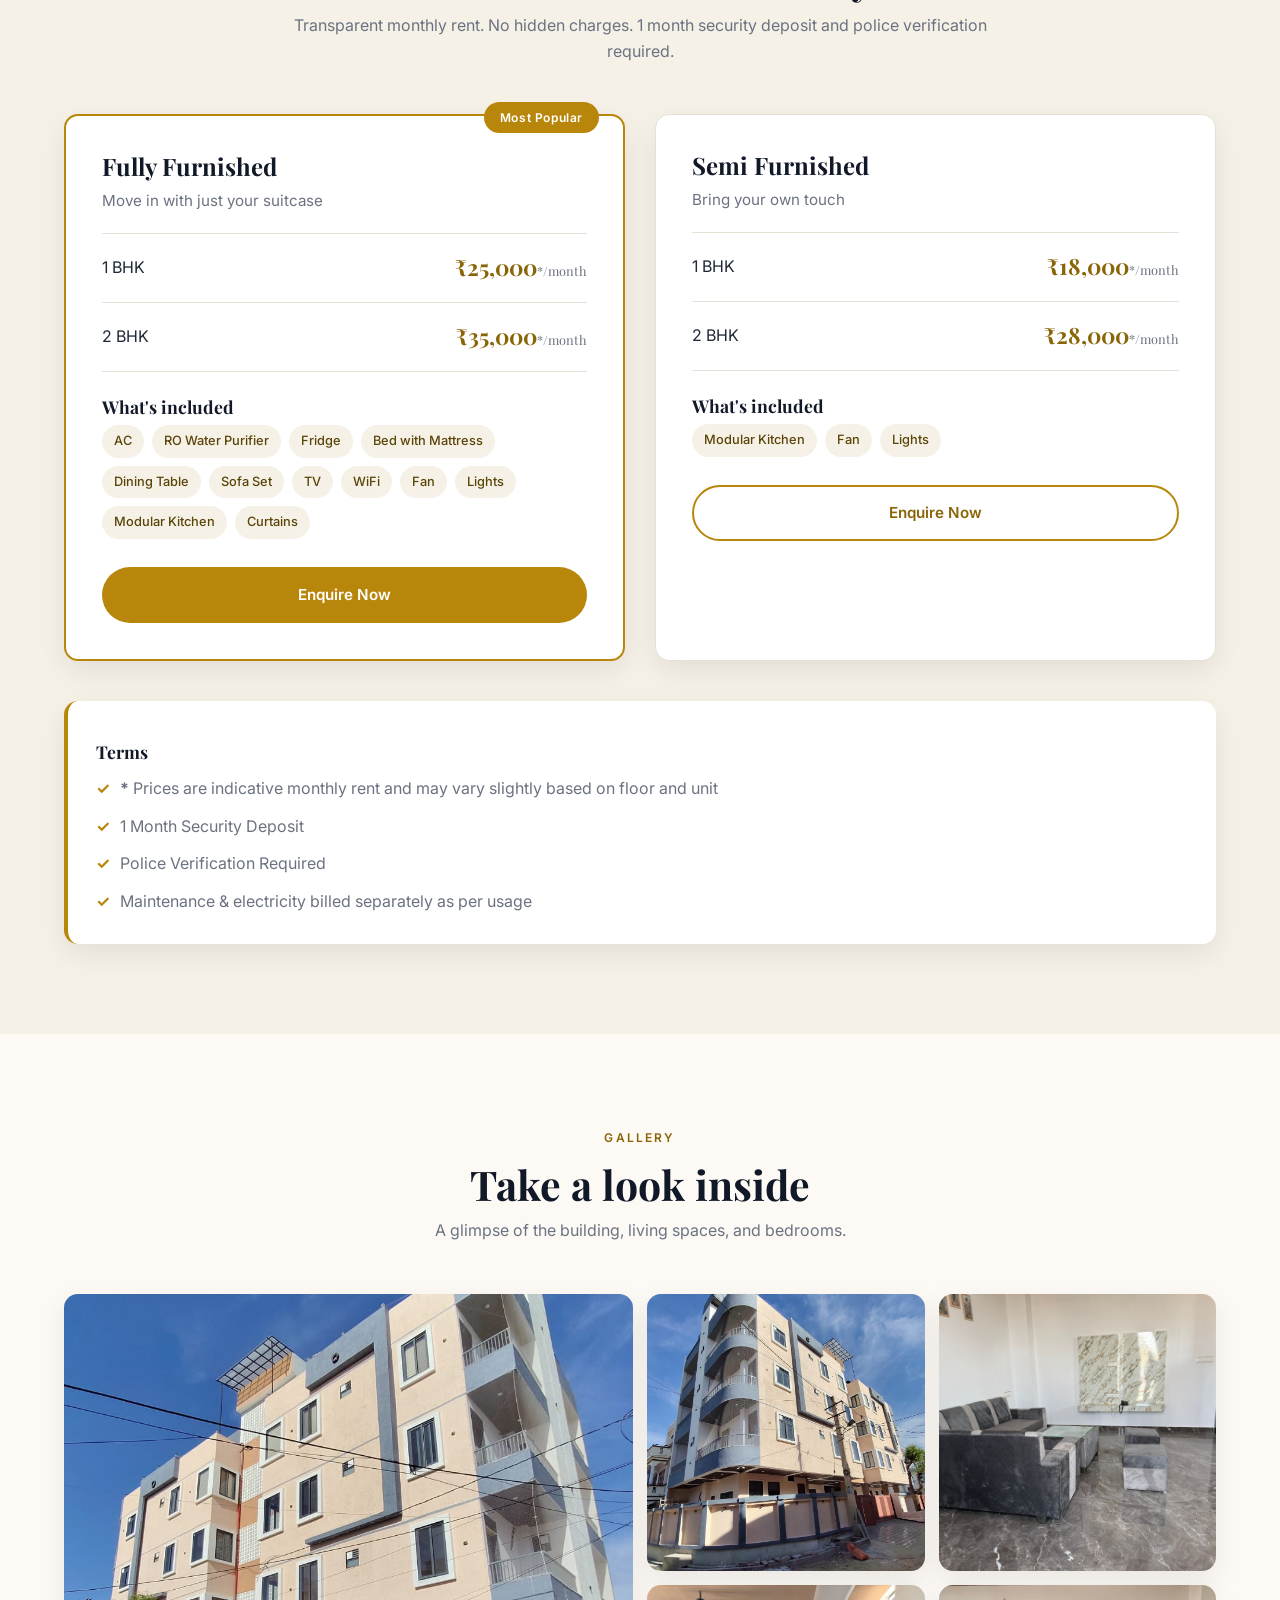
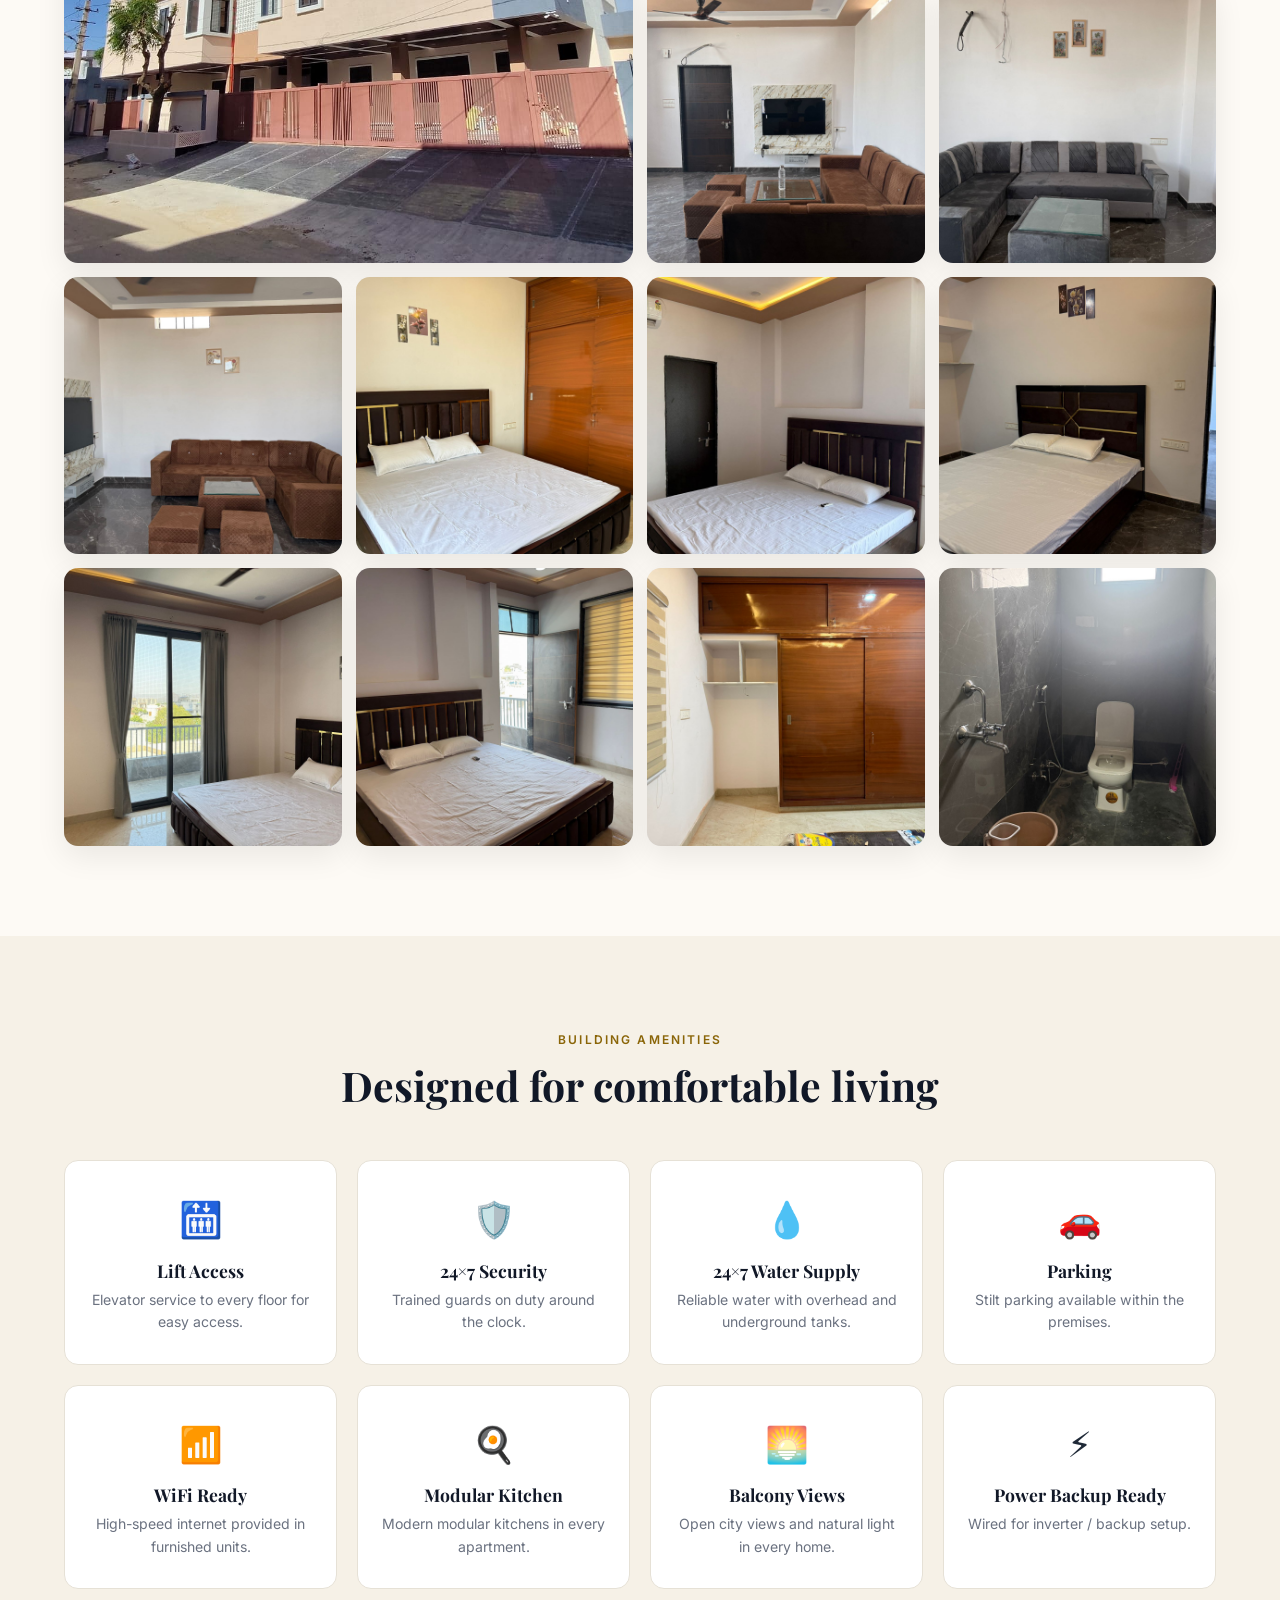
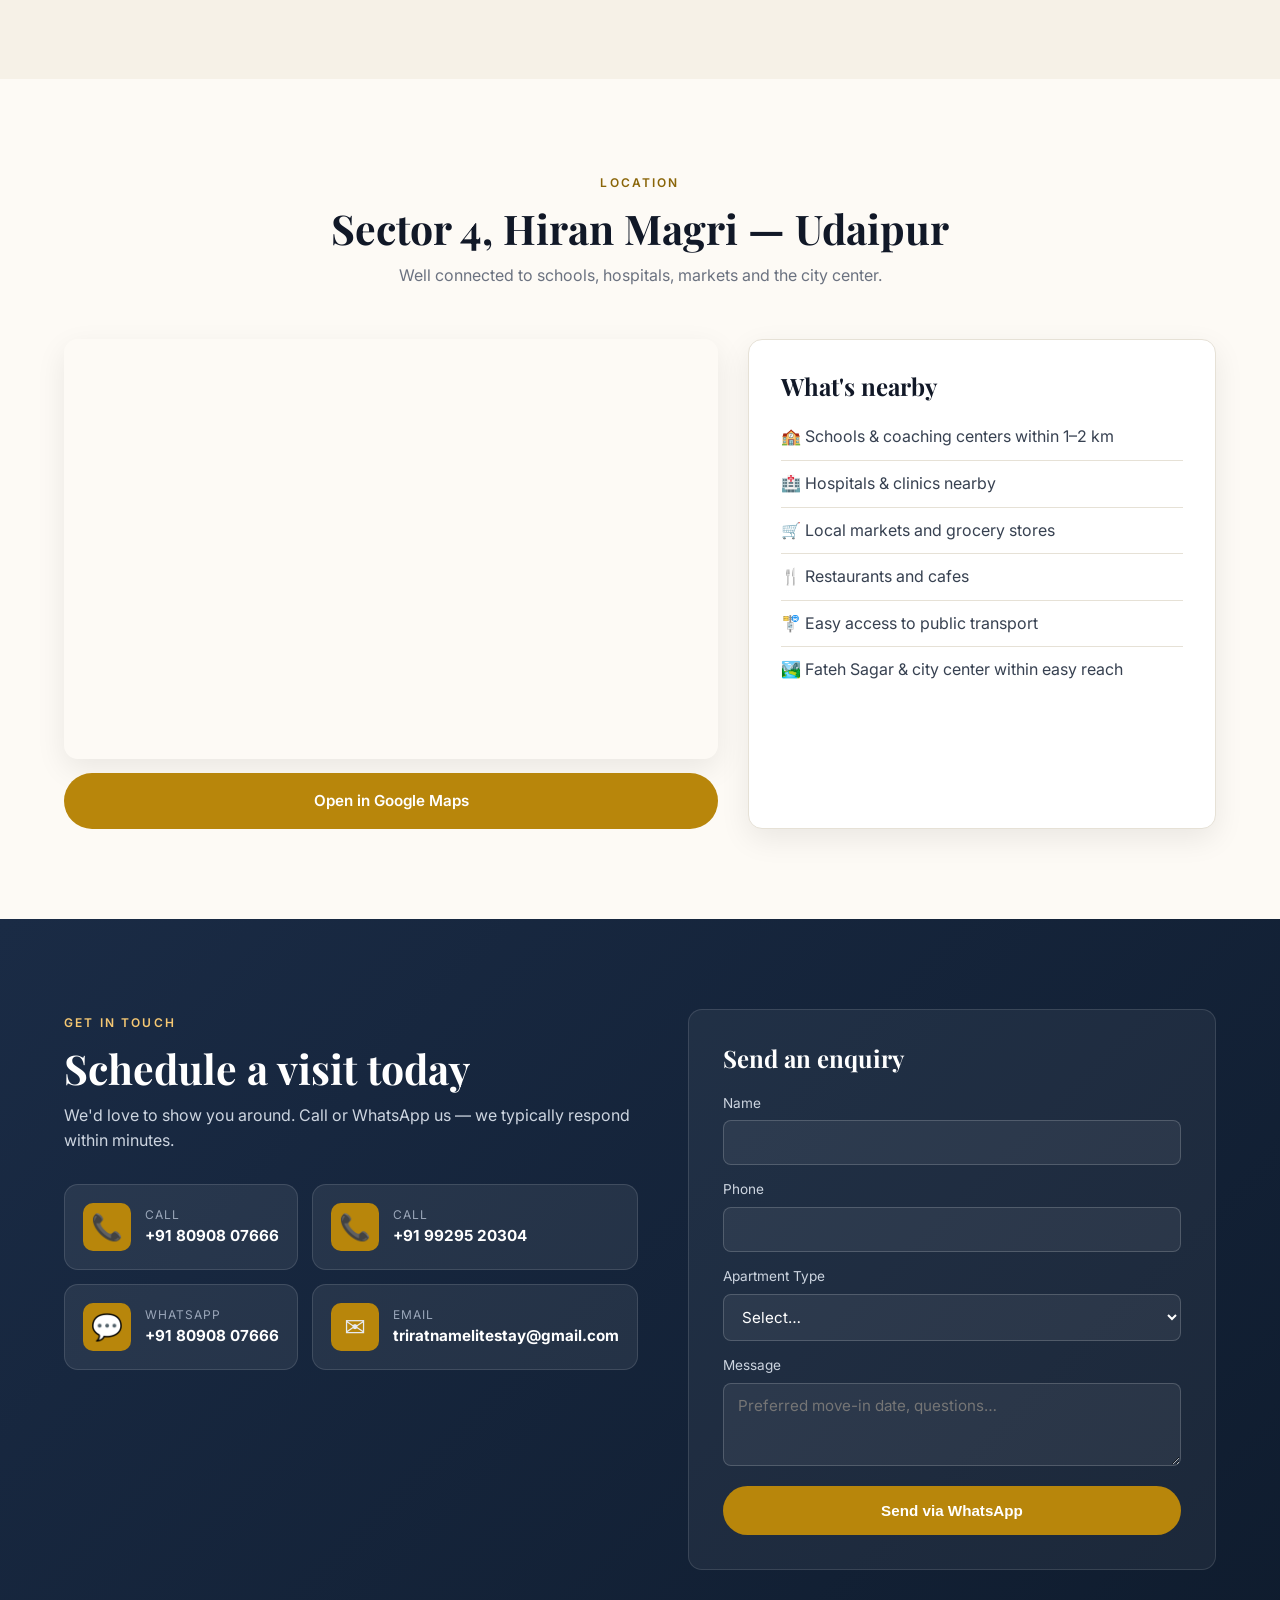
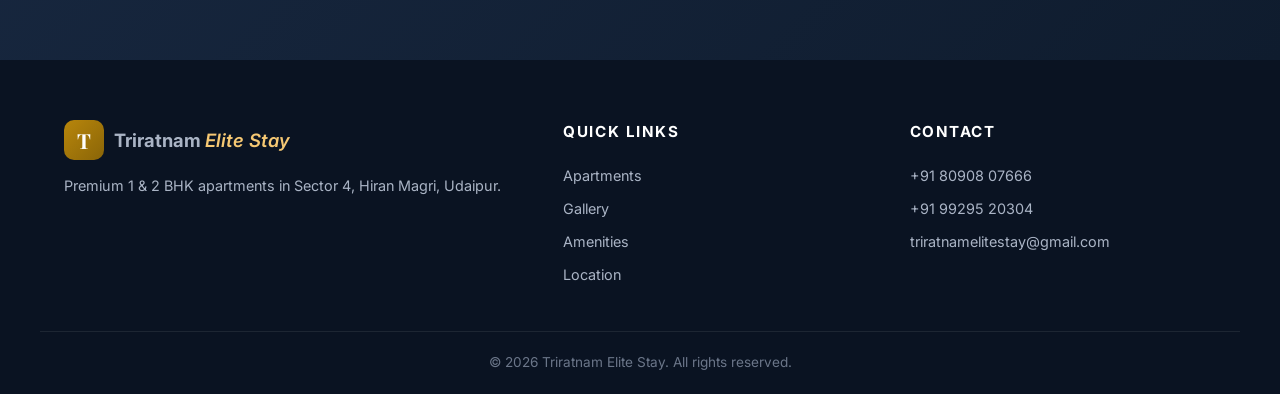
==== commit d67b0bf4: "Add files via upload" ====
--- a/index.html
+++ b/index.html
@@ -124,7 +124,7 @@
         </div>
       </div>
 
-      <!-- Availability -->
+      <!-- Availability
       <div class="availability">
         <div class="avail-head">
           <h3>Unit Availability</h3>
@@ -146,7 +146,7 @@
             <small>4 of 6 available</small>
           </div>
         </div>
-      </div>
+      </div> -->
 
       <div class="terms-card">
         <h4>Terms</h4>
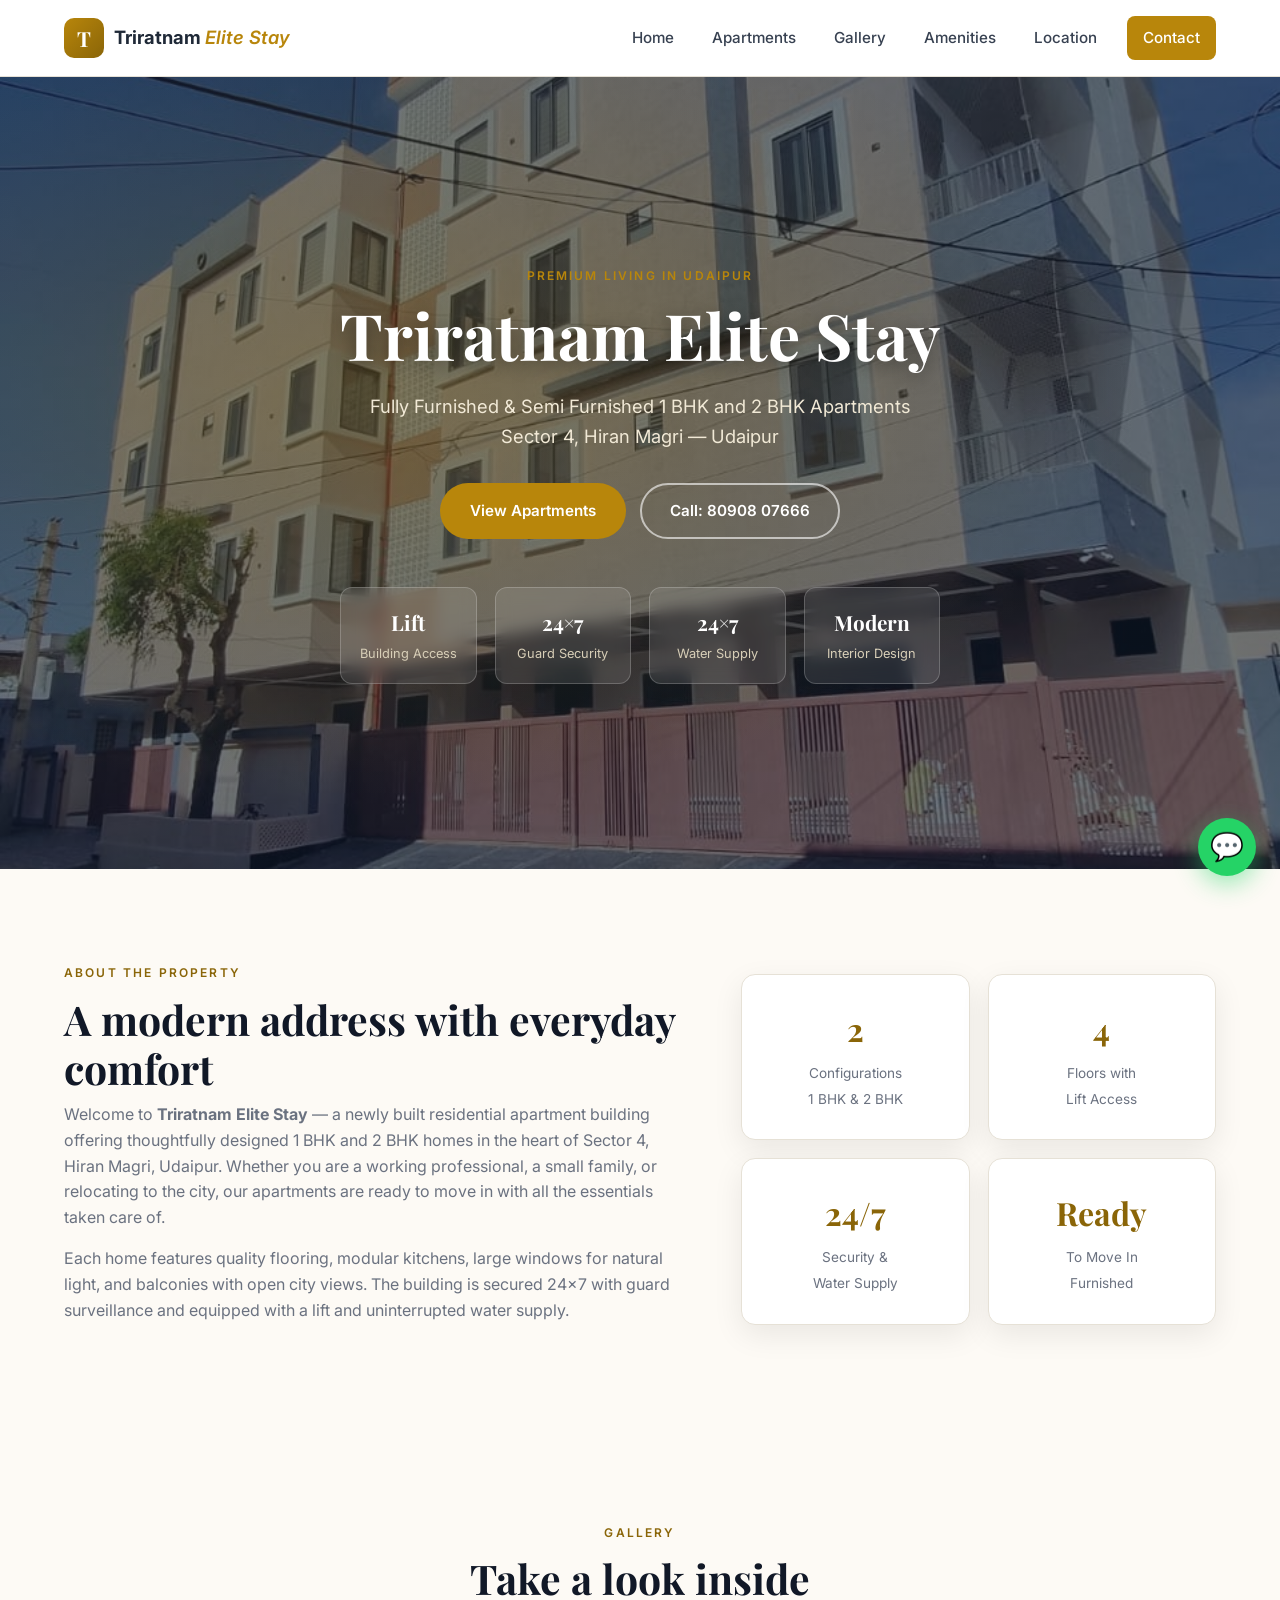
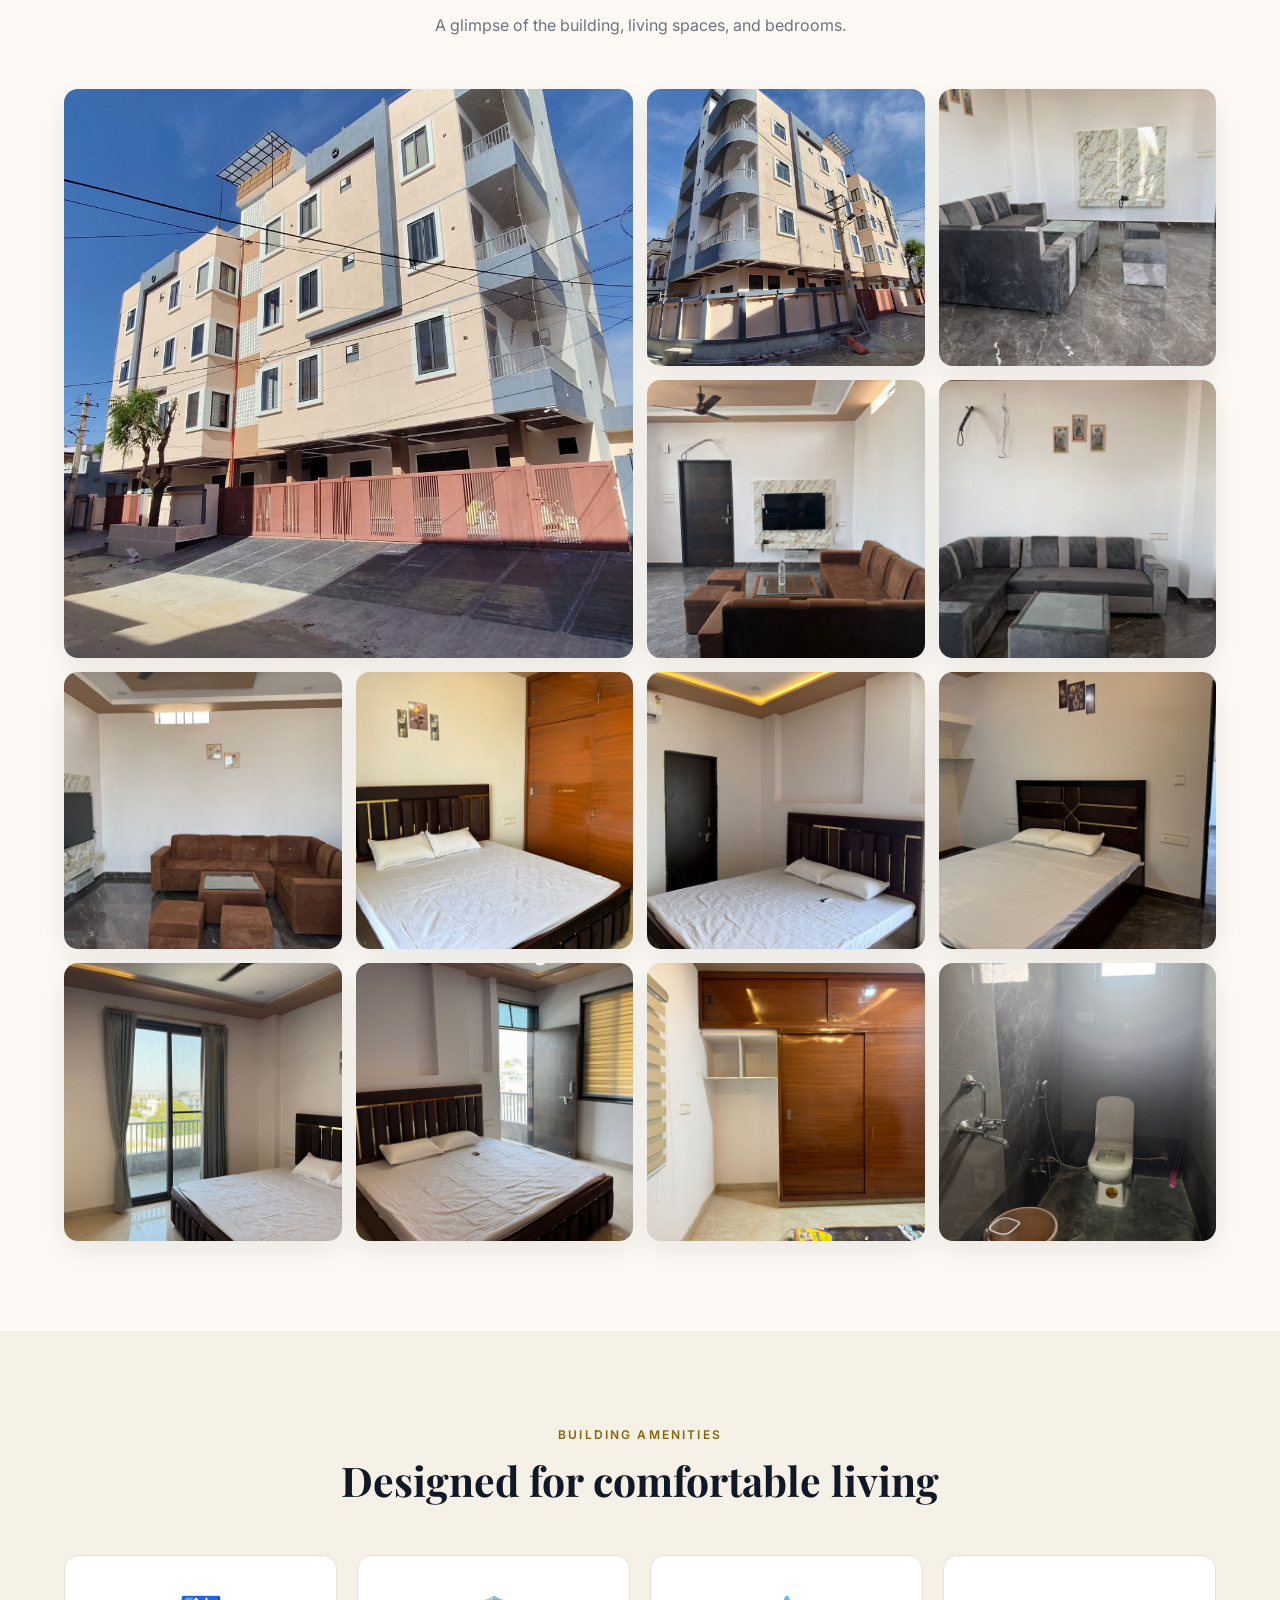
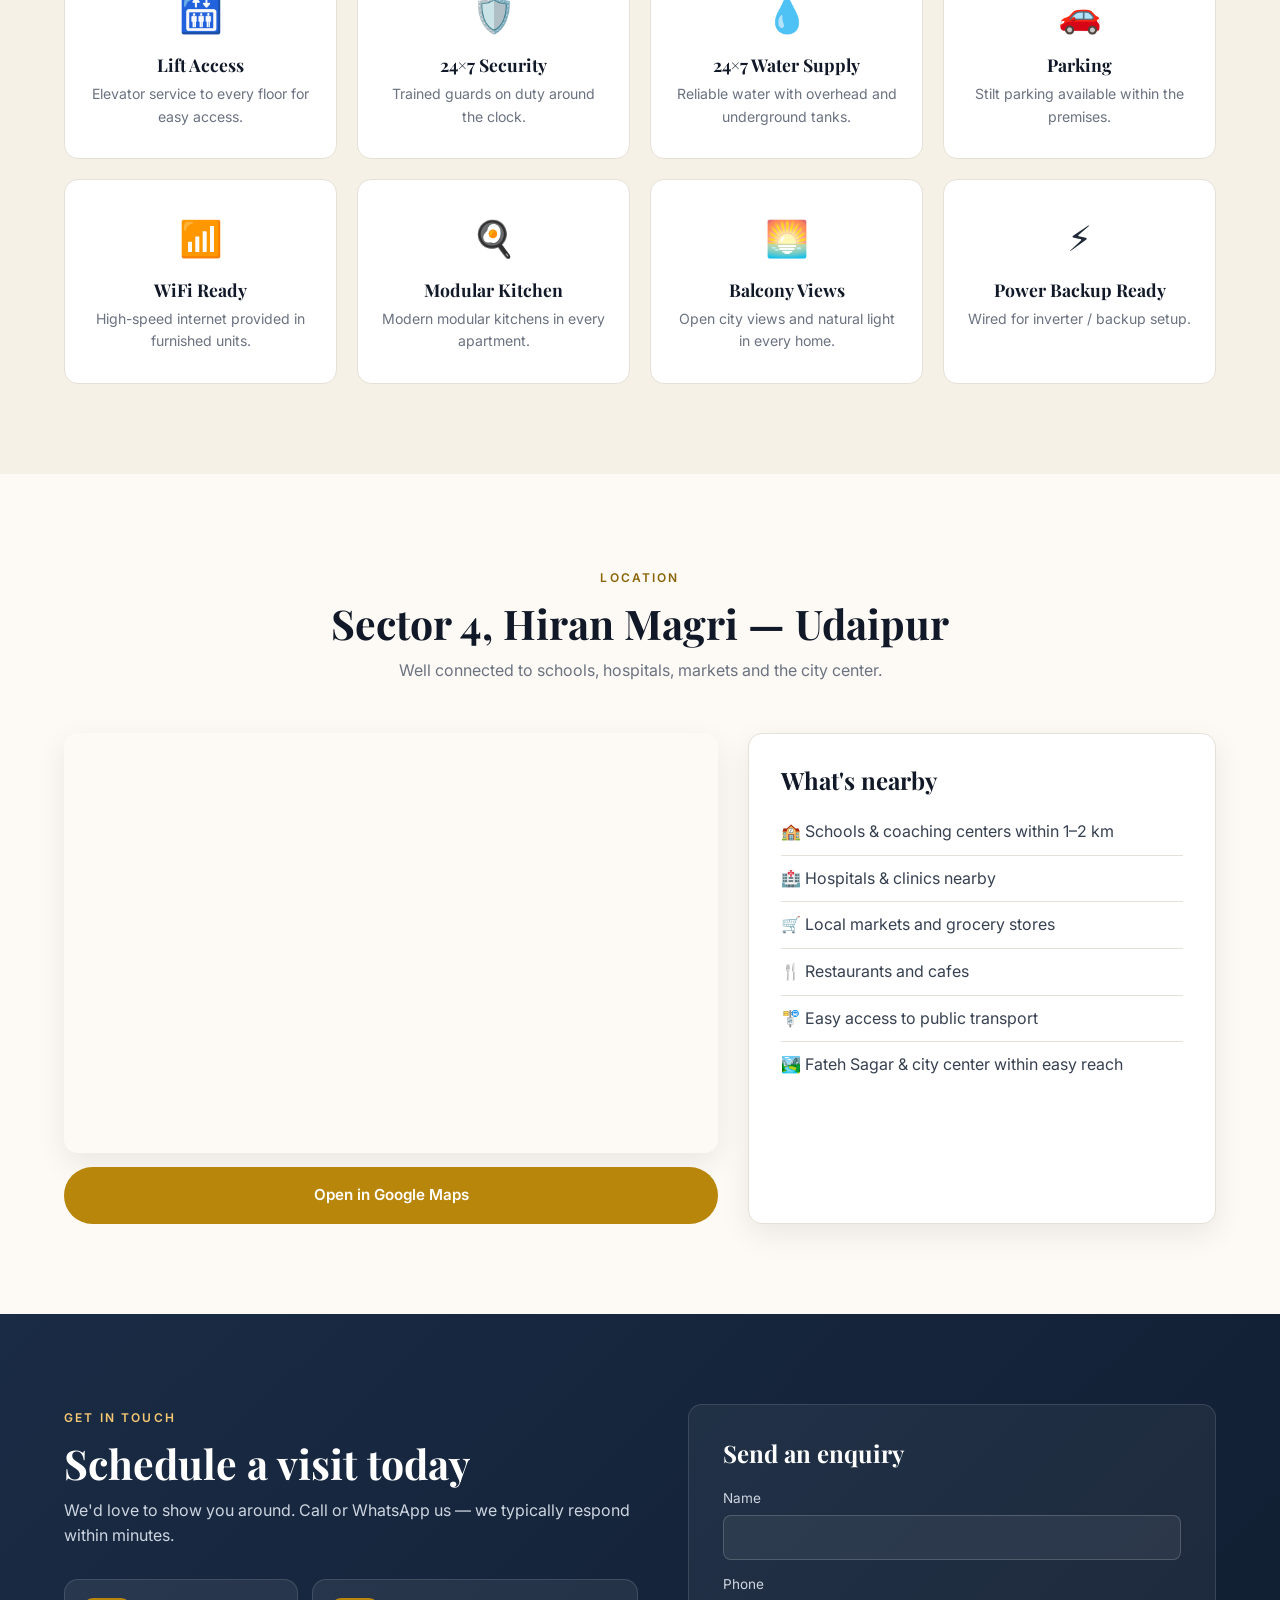
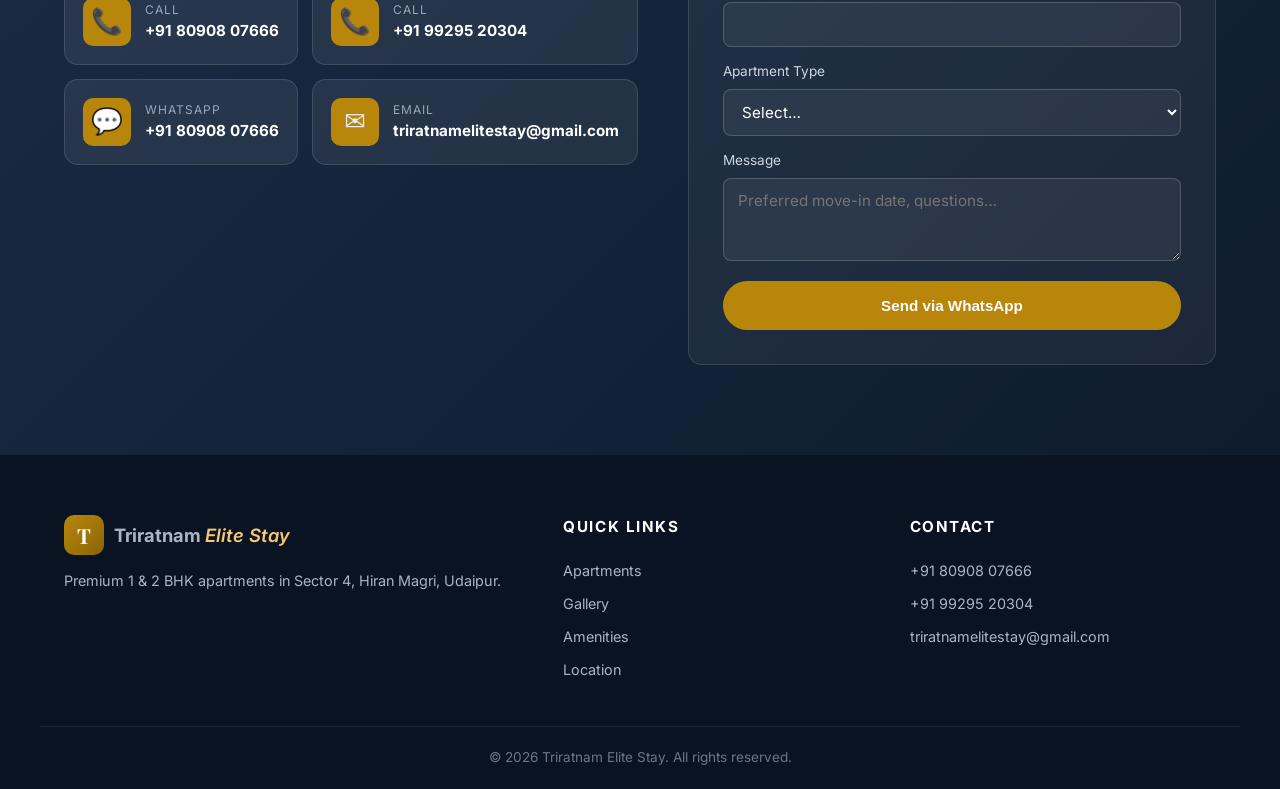
==== commit 1ab85ad5: "Update print statement from 'Hello' to 'Goodbye'" ====
--- a/index.html
+++ b/index.html
@@ -80,7 +80,7 @@
   </section>
 
   <!-- APARTMENTS / PRICING -->
-  <section id="apartments" class="section section-alt">
+  <!-- <section id="apartments" class="section section-alt">
     <div class="container">
       <div class="section-head">
         <span class="eyebrow dark">Apartments & Pricing</span>
@@ -88,9 +88,9 @@
         <p>Transparent monthly rent. No hidden charges. 1 month security deposit and police verification required.</p>
       </div>
 
-      <div class="pricing-grid">
+      <div class="pricing-grid"> -->
         <!-- Fully Furnished -->
-        <div class="price-card featured">
+        <!-- <div class="price-card featured">
           <div class="price-tag">Most Popular</div>
           <h3>Fully Furnished</h3>
           <p class="price-sub">Move in with just your suitcase</p>
@@ -106,10 +106,10 @@
             <span>Modular Kitchen</span><span>Curtains</span>
           </div>
           <a href="#contact" class="btn btn-primary block">Enquire Now</a>
-        </div>
+        </div> -->
 
         <!-- Semi Furnished -->
-        <div class="price-card">
+        <!-- <div class="price-card">
           <h3>Semi Furnished</h3>
           <p class="price-sub">Bring your own touch</p>
           <ul class="price-list">
@@ -122,7 +122,7 @@
           </div>
           <a href="#contact" class="btn btn-outline block">Enquire Now</a>
         </div>
-      </div>
+      </div> -->
 
       <!-- Availability
       <div class="availability">
@@ -148,7 +148,7 @@
         </div>
       </div> -->
 
-      <div class="terms-card">
+      <!-- <div class="terms-card">
         <h4>Terms</h4>
         <ul>
           <li><strong>*</strong> Prices are indicative monthly rent and may vary slightly based on floor and unit</li>
@@ -158,7 +158,7 @@
         </ul>
       </div>
     </div>
-  </section>
+  </section> -->
 
   <!-- GALLERY -->
   <section id="gallery" class="section">
